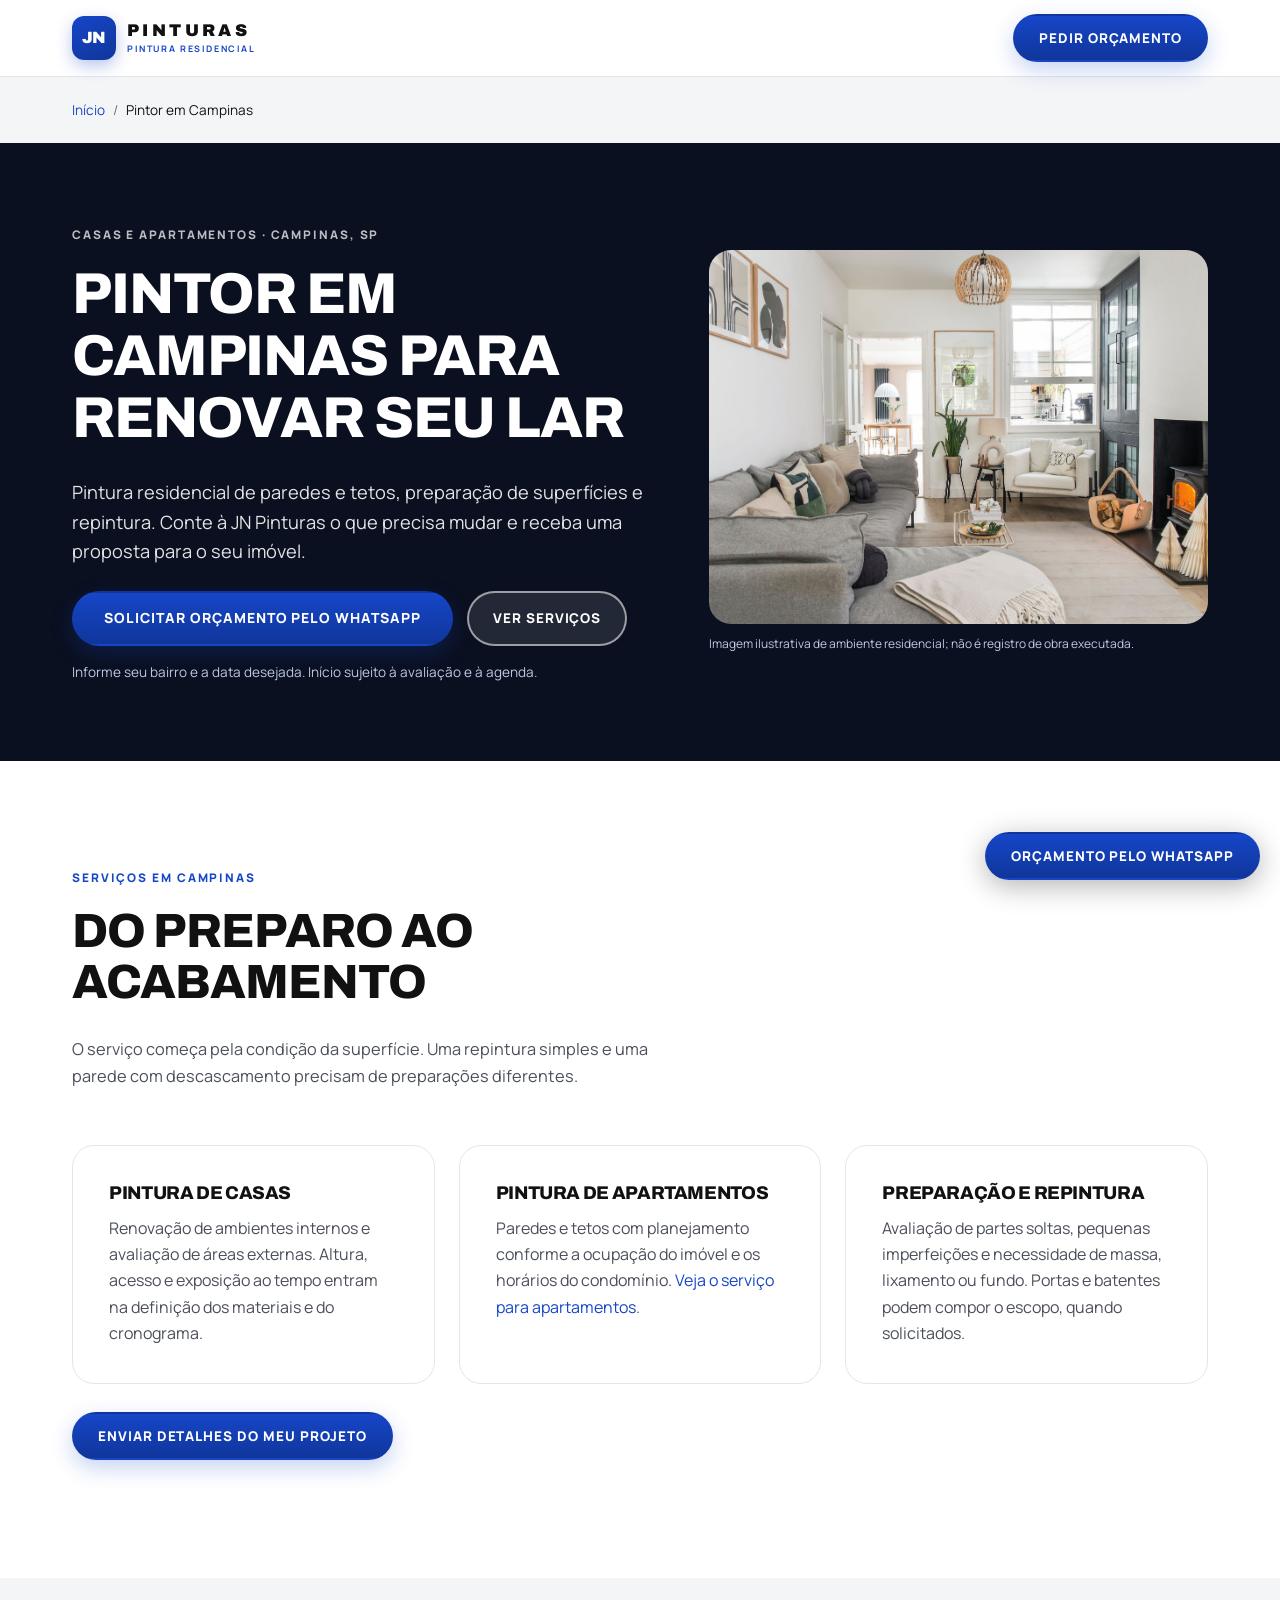
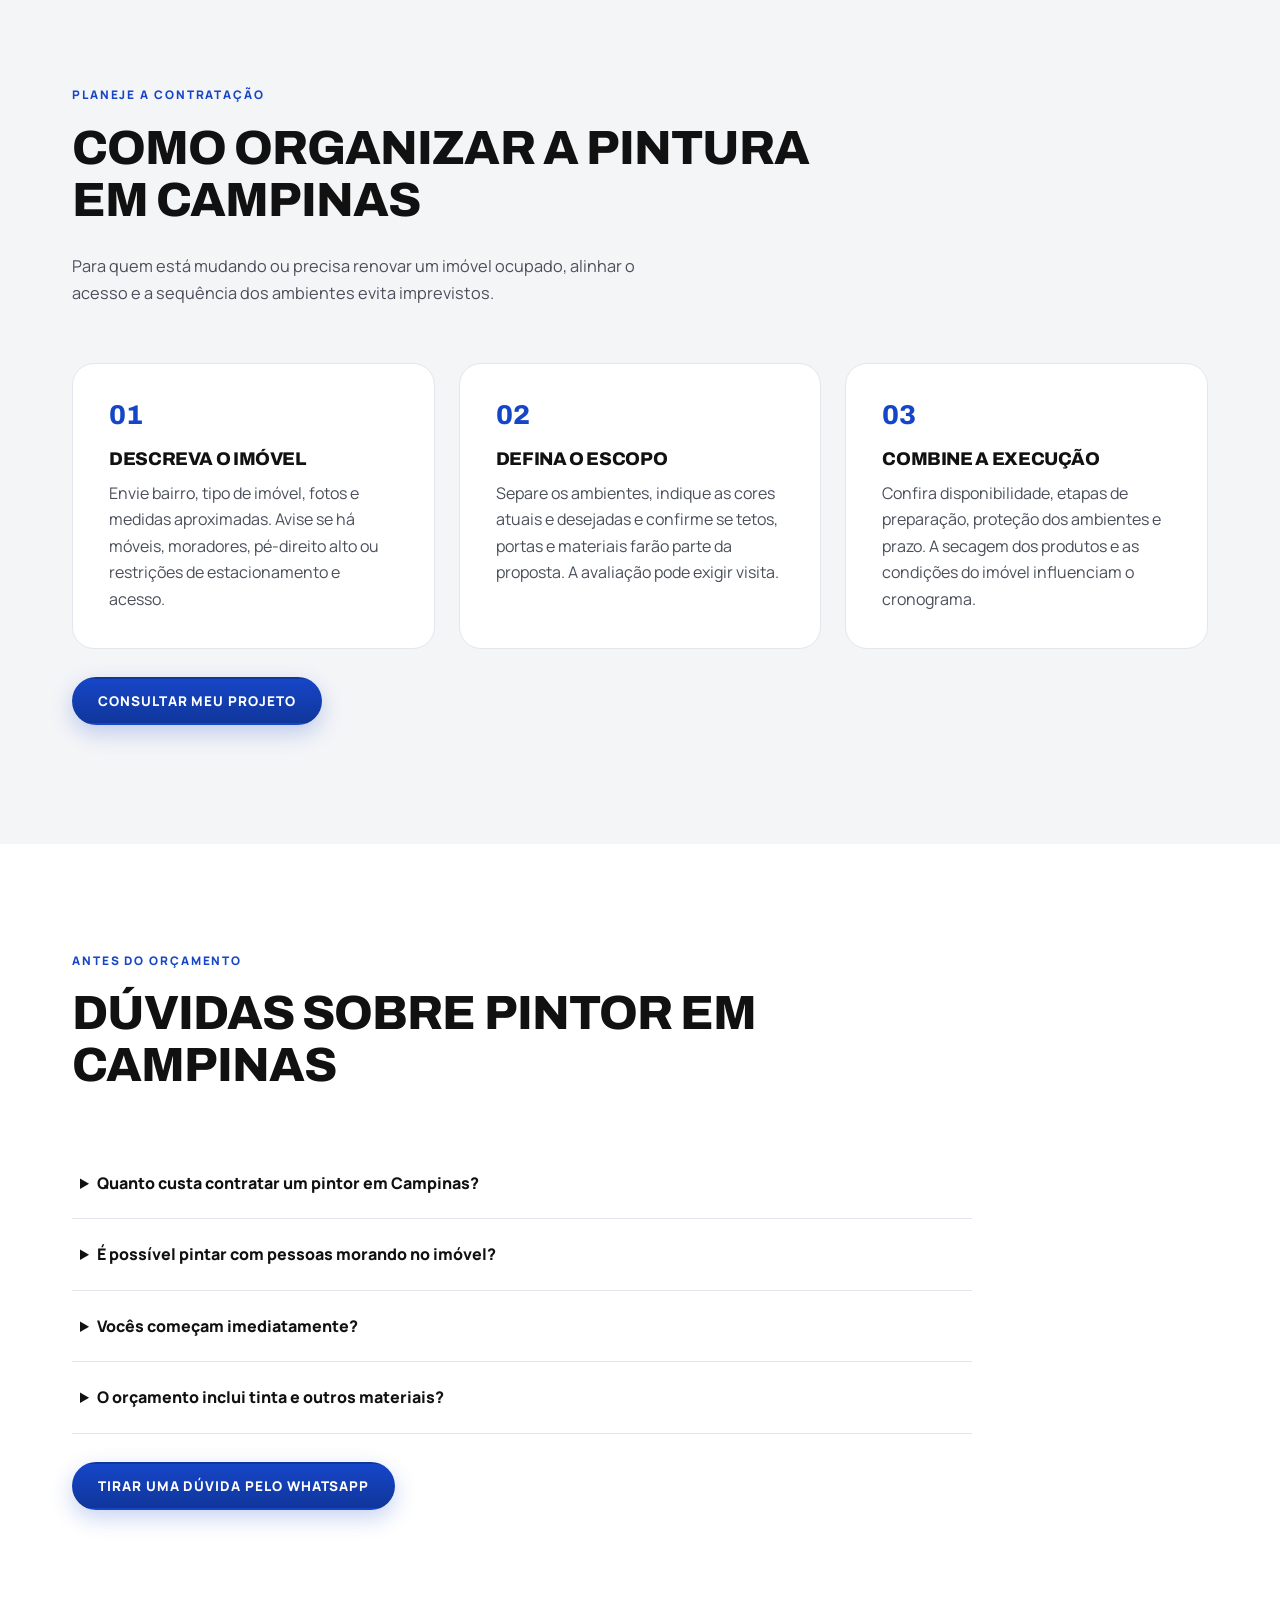
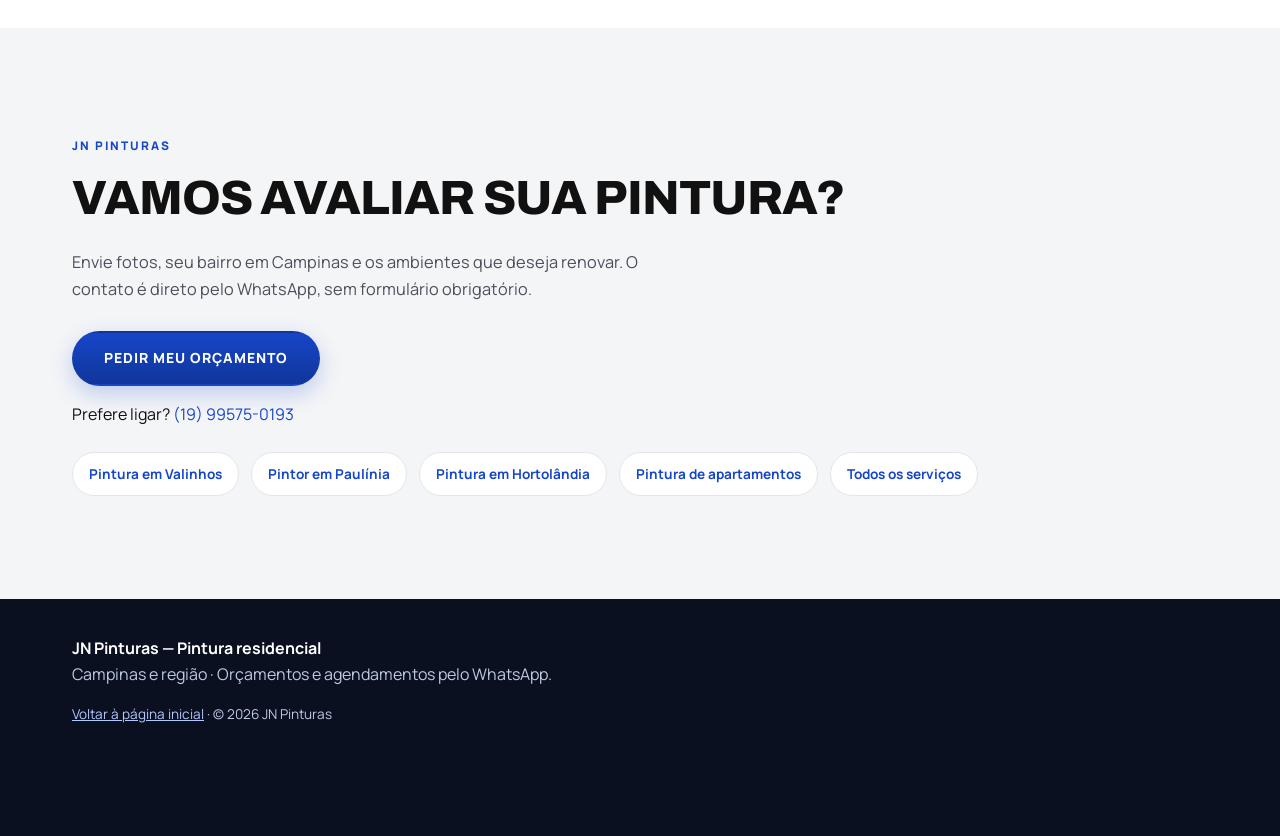
==== pintor-em-campinas/index.html @ 97a75ac3 "🦎 GeckoAI: Adiciona páginas de destino por cidade e serviço com SEO local Feito com GeckoAI a pedido" ====
<!DOCTYPE html>
<html lang="pt-BR">
<head>
<meta charset="UTF-8">
<meta name="viewport" content="width=device-width, initial-scale=1">
<title>Pintor em Campinas | Pintura Residencial — JN Pinturas</title>
<meta name="description" content="Precisa de pintor em Campinas? Pintura de casas e apartamentos, paredes e tetos, preparação e repintura. Peça seu orçamento à JN Pinturas pelo WhatsApp.">
<meta name="robots" content="index, follow, max-image-preview:large">
<meta name="theme-color" content="#1646C8">
<link rel="canonical" href="https://www.jnpinturas.com.br/pintor-em-campinas/">
<meta property="og:type" content="website">
<meta property="og:locale" content="pt_BR">
<meta property="og:site_name" content="JN Pinturas">
<meta property="og:title" content="Pintor em Campinas | JN Pinturas">
<meta property="og:description" content="Planeje a pintura de sua casa ou apartamento em Campinas. Solicite um orçamento conforme as condições do imóvel.">
<meta property="og:url" content="https://www.jnpinturas.com.br/pintor-em-campinas/">
<meta property="og:image" content="https://www.jnpinturas.com.br/images/hero-sala-pintada.jpg">
<meta property="og:image:alt" content="Imagem ilustrativa de ambiente residencial pintado">
<meta name="twitter:card" content="summary_large_image">
<link rel="icon" href="/images/favicon.svg" type="image/svg+xml">
<link rel="preload" as="image" href="/images/hero-sala-pintada.jpg" fetchpriority="high">
<link rel="preconnect" href="https://fonts.googleapis.com">
<link rel="preconnect" href="https://fonts.gstatic.com" crossorigin>
<link href="https://fonts.googleapis.com/css2?family=Archivo:wght@600;700;800;900&family=Manrope:wght@400;500;600;700;800&display=swap" rel="stylesheet">
<link rel="stylesheet" href="/css/style.css">
<link rel="stylesheet" href="/css/landing.css">
<script type="application/ld+json">
{"@context":"https://schema.org","@graph":[{"@type":"WebPage","@id":"https://www.jnpinturas.com.br/pintor-em-campinas/#pagina","url":"https://www.jnpinturas.com.br/pintor-em-campinas/","name":"Pintor em Campinas | JN Pinturas","inLanguage":"pt-BR","isPartOf":{"@id":"https://www.jnpinturas.com.br/#site"},"mainEntity":{"@id":"https://www.jnpinturas.com.br/pintor-em-campinas/#servico"},"breadcrumb":{"@id":"https://www.jnpinturas.com.br/pintor-em-campinas/#breadcrumb"}},{"@type":"Service","@id":"https://www.jnpinturas.com.br/pintor-em-campinas/#servico","name":"Pintura residencial em Campinas","serviceType":"Pintura de casas e apartamentos","areaServed":{"@type":"City","name":"Campinas","containedInPlace":{"@type":"State","name":"São Paulo"}},"provider":{"@type":"HousePainter","@id":"https://www.jnpinturas.com.br/#empresa","name":"JN Pinturas","url":"https://www.jnpinturas.com.br/","telephone":"+5519995750193"}},{"@type":"BreadcrumbList","@id":"https://www.jnpinturas.com.br/pintor-em-campinas/#breadcrumb","itemListElement":[{"@type":"ListItem","position":1,"name":"Início","item":"https://www.jnpinturas.com.br/"},{"@type":"ListItem","position":2,"name":"Pintor em Campinas","item":"https://www.jnpinturas.com.br/pintor-em-campinas/"}]}]}
</script>
<script src="/js/main.js" defer></script>
</head>
<body>
<a class="skip-link" href="#conteudo">Ir para o conteúdo</a>
<header class="site-header"><div class="container header-inner">
<a class="logo" href="/" aria-label="JN Pinturas — página inicial"><span class="logo-mark" aria-hidden="true">JN</span><span class="logo-type"><span class="logo-word">PINTURAS</span><span class="logo-sub">Pintura residencial</span></span></a>
<a class="btn btn-primary wa-link" href="https://wa.me/5519995750193?text=Ol%C3%A1!%20Procuro%20pintor%20em%20Campinas." data-text="Olá! Procuro pintor em Campinas. Meu bairro é: ___. Gostaria de um orçamento." target="_blank" rel="noopener noreferrer">Pedir orçamento</a>
</div></header>
<main id="conteudo">
<nav class="landing-breadcrumb" aria-label="Você está em"><ol class="container"><li><a href="/">Início</a></li><li aria-current="page">Pintor em Campinas</li></ol></nav>
<section class="landing-hero"><div class="container landing-hero-grid"><div>
<p class="eyebrow eyebrow-light">Casas e apartamentos · Campinas, SP</p>
<h1>Pintor em Campinas para renovar seu lar</h1>
<p class="hero-sub">Pintura residencial de paredes e tetos, preparação de superfícies e repintura. Conte à JN Pinturas o que precisa mudar e receba uma proposta para o seu imóvel.</p>
<div class="hero-actions"><a class="btn btn-primary btn-lg wa-link" href="https://wa.me/5519995750193?text=Ol%C3%A1!%20Quero%20um%20or%C3%A7amento%20em%20Campinas." data-text="Olá! Quero um orçamento de pintura em Campinas. Bairro: ___. Tipo de imóvel: ___. Ambientes: ___." target="_blank" rel="noopener noreferrer">Solicitar orçamento pelo WhatsApp</a><a class="btn btn-ghost" href="#servicos">Ver serviços</a></div>
<p class="landing-note">Informe seu bairro e a data desejada. Início sujeito à avaliação e à agenda.</p>
</div><figure><img src="/images/hero-sala-pintada.jpg" width="1920" height="1280" alt="Imagem ilustrativa de sala com pintura clara e acabamento uniforme" fetchpriority="high" decoding="async"><figcaption>Imagem ilustrativa de ambiente residencial; não é registro de obra executada.</figcaption></figure></div></section>
<section class="section section-light" id="servicos"><div class="container">
<header class="section-head"><p class="eyebrow">Serviços em Campinas</p><h2 class="section-title">Do preparo ao acabamento</h2><p class="section-text">O serviço começa pela condição da superfície. Uma repintura simples e uma parede com descascamento precisam de preparações diferentes.</p></header>
<div class="landing-grid"><article class="local-card"><h3>Pintura de casas</h3><p>Renovação de ambientes internos e avaliação de áreas externas. Altura, acesso e exposição ao tempo entram na definição dos materiais e do cronograma.</p></article><article class="local-card"><h3>Pintura de apartamentos</h3><p>Paredes e tetos com planejamento conforme a ocupação do imóvel e os horários do condomínio. <a href="/pintura-de-apartamentos/">Veja o serviço para apartamentos</a>.</p></article><article class="local-card"><h3>Preparação e repintura</h3><p>Avaliação de partes soltas, pequenas imperfeições e necessidade de massa, lixamento ou fundo. Portas e batentes podem compor o escopo, quando solicitados.</p></article></div>
<p class="landing-inline-cta"><a class="btn btn-primary wa-link" href="https://wa.me/5519995750193?text=Or%C3%A7amento%20de%20pintura%20em%20Campinas" data-text="Olá! Gostaria de avaliar a pintura do meu imóvel em Campinas. Posso enviar fotos?" target="_blank" rel="noopener noreferrer">Enviar detalhes do meu projeto</a></p>
</div></section>
<section class="section section-gray" id="planejamento"><div class="container">
<header class="section-head"><p class="eyebrow">Planeje a contratação</p><h2 class="section-title">Como organizar a pintura em Campinas</h2><p class="section-text">Para quem está mudando ou precisa renovar um imóvel ocupado, alinhar o acesso e a sequência dos ambientes evita imprevistos.</p></header>
<div class="landing-grid landing-steps"><article class="local-card"><h3>Descreva o imóvel</h3><p>Envie bairro, tipo de imóvel, fotos e medidas aproximadas. Avise se há móveis, moradores, pé-direito alto ou restrições de estacionamento e acesso.</p></article><article class="local-card"><h3>Defina o escopo</h3><p>Separe os ambientes, indique as cores atuais e desejadas e confirme se tetos, portas e materiais farão parte da proposta. A avaliação pode exigir visita.</p></article><article class="local-card"><h3>Combine a execução</h3><p>Confira disponibilidade, etapas de preparação, proteção dos ambientes e prazo. A secagem dos produtos e as condições do imóvel influenciam o cronograma.</p></article></div>
<p class="landing-inline-cta"><a class="btn btn-primary wa-link" href="https://wa.me/5519995750193?text=Quero%20planejar%20minha%20pintura%20em%20Campinas" data-text="Olá! Quero planejar uma pintura em Campinas. A data desejada é: ___. Podemos avaliar o projeto?" target="_blank" rel="noopener noreferrer">Consultar meu projeto</a></p>
</div></section>
<section class="section section-light" id="duvidas"><div class="container">
<header class="section-head"><p class="eyebrow">Antes do orçamento</p><h2 class="section-title">Dúvidas sobre pintor em Campinas</h2></header>
<div class="faq-list"><details><summary>Quanto custa contratar um pintor em Campinas?</summary><p>O valor depende da área efetivamente pintada, da preparação, dos produtos e das condições de acesso. A metragem do piso não equivale à área das paredes e tetos. Envie fotos e medidas para uma avaliação, sem preço genérico por imóvel.</p></details><details><summary>É possível pintar com pessoas morando no imóvel?</summary><p>O planejamento deve considerar circulação, ventilação, deslocamento de móveis e liberação de cada cômodo. Informe essa condição antes do orçamento para combinar a sequência de trabalho e os cuidados necessários.</p></details><details><summary>Vocês começam imediatamente?</summary><p>A disponibilidade depende da agenda e do escopo. Informe bairro e data desejada pelo WhatsApp. Não há garantia de início no mesmo dia.</p></details><details><summary>O orçamento inclui tinta e outros materiais?</summary><p>Essa definição deve constar na proposta. Confirme quem compra os materiais, quais produtos serão utilizados e quais superfícies estão incluídas antes de contratar.</p></details></div>
<p class="landing-inline-cta"><a class="btn btn-primary wa-link" href="https://wa.me/5519995750193?text=D%C3%BAvida%20sobre%20pintura%20em%20Campinas" data-text="Olá! Tenho uma dúvida antes de pedir orçamento em Campinas: ___." target="_blank" rel="noopener noreferrer">Tirar uma dúvida pelo WhatsApp</a></p>
</div></section>
<section class="section section-gray" id="contato"><div class="container"><p class="eyebrow">JN Pinturas</p><h2 class="section-title">Vamos avaliar sua pintura?</h2><p class="section-text">Envie fotos, seu bairro em Campinas e os ambientes que deseja renovar. O contato é direto pelo WhatsApp, sem formulário obrigatório.</p><p class="landing-inline-cta"><a class="btn btn-primary btn-lg wa-link" href="https://wa.me/5519995750193?text=Solicitar%20or%C3%A7amento%20em%20Campinas" data-text="Olá! Vim pela página Pintor em Campinas e quero solicitar um orçamento. Bairro: ___. Serviço: ___." target="_blank" rel="noopener noreferrer">Pedir meu orçamento</a></p><p>Prefere ligar? <a href="tel:+5519995750193">(19) 99575-0193</a></p>
<nav aria-label="Outros serviços e cidades"><div class="landing-related"><a href="/pintura-residencial-valinhos/">Pintura em Valinhos</a><a href="/pintor-em-paulinia/">Pintor em Paulínia</a><a href="/pintura-residencial-hortolandia/">Pintura em Hortolândia</a><a href="/pintura-de-apartamentos/">Pintura de apartamentos</a><a href="/#servicos">Todos os serviços</a></div></nav></div></section>
</main>
<footer class="landing-footer"><div class="container"><p><strong>JN Pinturas — Pintura residencial</strong><br>Campinas e região · Orçamentos e agendamentos pelo WhatsApp.</p><p><a href="/">Voltar à página inicial</a> · © <span id="anoAtual">2026</span> JN Pinturas</p></div></footer>
<a class="btn btn-primary landing-quick-contact wa-link" href="https://wa.me/5519995750193?text=Preciso%20de%20pintor%20em%20Campinas" data-text="Olá! Preciso de um pintor em Campinas. Gostaria de um orçamento." target="_blank" rel="noopener noreferrer" aria-label="Solicitar orçamento de pintura em Campinas pelo WhatsApp">Orçamento pelo WhatsApp</a>
</body>
</html>
---- css/style.css ----
/* ============================================================
   JN PINTURAS — Landing page
   Paleta: branco #FFFFFF | preto #111111 | azul royal #1646C8
           azul escuro #10369B | cinza claro #F4F5F7
   ============================================================ */

/* ---------- Tokens ---------- */
:root {
  --white: #FFFFFF;
  --black: #111111;
  --blue: #1646C8;
  --blue-dark: #10369B;
  --blue-soft: #E8EDFB;
  --gray: #F4F5F7;
  --gray-line: #E3E6EC;
  --ink: #111111;
  --ink-70: #4A4F5A;
  --ink-55: #6B7280;

  --radius-sm: 10px;
  --radius: 16px;
  --radius-lg: 22px;

  --shadow-sm: 0 2px 10px rgba(17, 17, 17, .06);
  --shadow: 0 10px 30px rgba(17, 17, 17, .09);
  --shadow-blue: 0 14px 34px rgba(22, 70, 200, .28);

  --font-display: "Archivo", "Segoe UI", system-ui, -apple-system, sans-serif;
  --font-body: "Manrope", "Segoe UI", system-ui, -apple-system, sans-serif;

  --container: 1180px;
  --header-h: 76px;
  --transition: .28s cubic-bezier(.4, .1, .2, 1);
}

/* ---------- Reset ---------- */
*, *::before, *::after { box-sizing: border-box; }

html {
  scroll-behavior: smooth;
  scroll-padding-top: calc(var(--header-h) + 12px);
  -webkit-text-size-adjust: 100%;
  /* impede que o drawer móvel fora da tela gere scroll horizontal */
  overflow-x: hidden;
  overflow-x: clip;
}

body {
  margin: 0;
  font-family: var(--font-body);
  font-size: 16px;
  line-height: 1.65;
  color: var(--ink);
  background: var(--white);
  -webkit-font-smoothing: antialiased;
  overflow-x: hidden;
}

body.is-locked { overflow: hidden; }

img { max-width: 100%; height: auto; display: block; border: 0; }
svg { display: block; }

h1, h2, h3, h4 {
  font-family: var(--font-display);
  font-weight: 800;
  line-height: 1.08;
  letter-spacing: -.02em;
  text-transform: uppercase;
  margin: 0 0 .5em;
}

p { margin: 0 0 1em; }
ul, ol { margin: 0; padding: 0; list-style: none; }

a { color: var(--blue); text-decoration: none; transition: color var(--transition); }
a:hover { color: var(--blue-dark); }

button { font: inherit; cursor: pointer; }

:focus-visible {
  outline: 3px solid var(--blue);
  outline-offset: 3px;
  border-radius: 6px;
}

.container {
  width: 100%;
  max-width: var(--container);
  margin: 0 auto;
  padding: 0 22px;
}

.skip-link {
  position: absolute;
  left: 12px;
  top: -60px;
  z-index: 999;
  background: var(--blue);
  color: #fff;
  padding: 12px 18px;
  border-radius: 0 0 10px 10px;
  font-weight: 700;
  transition: top var(--transition);
}
.skip-link:focus { top: 0; color: #fff; }

/* ---------- Tipografia auxiliar ---------- */
.eyebrow {
  display: inline-flex;
  align-items: center;
  gap: 9px;
  font-family: var(--font-body);
  font-size: .74rem;
  font-weight: 800;
  letter-spacing: .16em;
  text-transform: uppercase;
  color: var(--blue);
  margin: 0 0 18px;
}
.eyebrow .dot {
  width: 7px;
  height: 7px;
  border-radius: 50%;
  background: var(--blue);
  flex: 0 0 auto;
}
.eyebrow-light { color: rgba(255, 255, 255, .72); }
.eyebrow-light .dot { background: var(--white); }

.section-title {
  font-size: clamp(1.75rem, 4.6vw, 3rem);
  color: var(--ink);
}
.section-text {
  max-width: 62ch;
  color: var(--ink-70);
  font-size: 1.02rem;
  margin-bottom: 0;
}

/* ---------- Atendimento local e dúvidas ---------- */
.local-services-grid {
  display: grid;
  grid-template-columns: repeat(2, minmax(0, 1fr));
  gap: 24px;
}
.local-card {
  padding: clamp(24px, 4vw, 36px);
  background: var(--white);
  border: 1px solid var(--gray-line);
  border-radius: var(--radius-lg);
}
.local-card h3 { font-size: clamp(1.3rem, 3vw, 1.7rem); }
.local-card p { color: var(--ink-70); }
.local-card .btn { margin-top: 8px; }
.faq-list { max-width: 900px; }
.faq-list details { border-bottom: 1px solid var(--gray-line); }
.faq-list summary {
  padding: 22px 8px;
  color: var(--ink);
  font-weight: 800;
  cursor: pointer;
  overflow-wrap: anywhere;
}
.faq-list details[open] summary { color: var(--blue); }
.faq-list details p {
  padding: 0 8px 22px;
  margin: 0;
  color: var(--ink-70);
  max-width: 78ch;
}
.faq-list a { text-decoration: underline; }
@media (max-width: 720px) {
  .local-services-grid { grid-template-columns: 1fr; }
  .local-card .btn { width: 100%; }
}

/* ---------- Botões ---------- */
.btn {
  --btn-bg: var(--blue);
  --btn-fg: #fff;
  display: inline-flex;
  align-items: center;
  justify-content: center;
  gap: 9px;
  padding: 14px 24px;
  border: 2px solid transparent;
  border-radius: 100px;
  background: var(--btn-bg);
  color: var(--btn-fg);
  font-family: var(--font-body);
  font-size: .84rem;
  font-weight: 800;
  letter-spacing: .07em;
  text-transform: uppercase;
  text-align: center;
  line-height: 1.2;
  cursor: pointer;
  transition: transform var(--transition), box-shadow var(--transition),
              background-color var(--transition), color var(--transition),
              border-color var(--transition);
  will-change: transform;
}
.btn .ico { width: 19px; height: 19px; fill: currentColor; flex: 0 0 auto; }

.btn:hover { transform: translateY(-2px); }
.btn:active { transform: translateY(0) scale(.99); }

.btn-primary {
  background: linear-gradient(180deg, var(--blue) 0%, var(--blue-dark) 100%);
  color: #fff;
  box-shadow: 0 8px 22px rgba(22, 70, 200, .24);
}
.btn-primary:hover { color: #fff; box-shadow: var(--shadow-blue); }

.btn-wa {
  background: linear-gradient(180deg, var(--blue) 0%, var(--blue-dark) 100%);
  color: #fff;
  box-shadow: 0 8px 22px rgba(22, 70, 200, .24);
}
.btn-wa:hover { color: #fff; box-shadow: var(--shadow-blue); }

.btn-ghost {
  background: rgba(255, 255, 255, .1);
  border-color: rgba(255, 255, 255, .55);
  color: #fff;
  backdrop-filter: blur(6px);
}
.btn-ghost:hover {
  background: #fff;
  border-color: #fff;
  color: var(--black);
}

.btn-outline {
  background: transparent;
  border-color: var(--black);
  color: var(--black);
}
.btn-outline:hover {
  background: var(--black);
  border-color: var(--black);
  color: #fff;
}

.btn-light {
  background: #fff;
  color: var(--blue-dark);
  box-shadow: 0 10px 28px rgba(9, 26, 74, .22);
}
.btn-light:hover { color: var(--blue); background: var(--gray); }

.btn-lg { padding: 17px 30px; font-size: .87rem; }
.btn-xl { padding: 20px 38px; font-size: .92rem; }
.btn-block { width: 100%; }

.link-blue { font-weight: 700; text-decoration: underline; text-underline-offset: 3px; }

/* ============================================================
   CABEÇALHO
   ============================================================ */
.site-header {
  position: sticky;
  top: 0;
  z-index: 100;
  background: rgba(255, 255, 255, .94);
  backdrop-filter: saturate(180%) blur(14px);
  border-bottom: 1px solid var(--gray-line);
  transition: box-shadow var(--transition), background-color var(--transition);
}
.site-header.is-scrolled {
  box-shadow: 0 6px 24px rgba(17, 17, 17, .09);
}

.header-inner {
  display: flex;
  align-items: center;
  justify-content: space-between;
  gap: 20px;
  min-height: var(--header-h);
}

/* Logotipo tipográfico */
.logo {
  display: inline-flex;
  align-items: center;
  gap: 11px;
  color: var(--ink);
  flex: 0 0 auto;
}
.logo:hover { color: var(--ink); }

.logo-mark {
  display: inline-flex;
  align-items: center;
  justify-content: center;
  width: 44px;
  height: 44px;
  border-radius: 12px;
  background: linear-gradient(150deg, var(--blue) 0%, var(--blue-dark) 100%);
  color: #fff;
  font-family: var(--font-display);
  font-weight: 900;
  font-size: 1.02rem;
  letter-spacing: -.04em;
  line-height: 1;
  box-shadow: 0 6px 16px rgba(22, 70, 200, .3);
}

.logo-type { display: flex; flex-direction: column; line-height: 1; }

.logo-word {
  font-family: var(--font-display);
  font-weight: 900;
  font-size: 1.06rem;
  letter-spacing: .2em;
  color: var(--ink);
  text-transform: uppercase;
}

.logo-sub {
  margin-top: 5px;
  font-family: var(--font-body);
  font-size: .56rem;
  font-weight: 700;
  letter-spacing: .18em;
  text-transform: uppercase;
  color: var(--blue);
}

.logo-light .logo-word { color: #fff; }
.logo-light .logo-sub { color: rgba(255, 255, 255, .6); }
.logo-light .logo-mark {
  background: #fff;
  color: var(--blue-dark);
  box-shadow: none;
}

/* Navegação */
.nav { display: flex; align-items: center; gap: 30px; }

.nav-list {
  display: flex;
  align-items: center;
  gap: 28px;
}

.nav-link {
  position: relative;
  display: inline-block;
  padding: 6px 0;
  color: var(--ink);
  font-size: .87rem;
  font-weight: 600;
  letter-spacing: .01em;
}
.nav-link::after {
  content: "";
  position: absolute;
  left: 0;
  bottom: 0;
  width: 100%;
  height: 2px;
  background: var(--blue);
  transform: scaleX(0);
  transform-origin: left;
  transition: transform var(--transition);
}
.nav-link:hover { color: var(--blue); }
.nav-link:hover::after,
.nav-link.is-active::after { transform: scaleX(1); }
.nav-link.is-active { color: var(--blue); }

.header-actions { display: flex; align-items: center; gap: 12px; }
.nav-cta { display: none; }

.header-cta {
  padding: 13px 22px;
  font-size: .76rem;
  white-space: nowrap;
}

/* Hambúrguer */
.menu-toggle {
  display: none;
  position: relative;
  width: 46px;
  height: 44px;
  padding: 0;
  border: 1px solid var(--gray-line);
  border-radius: 12px;
  background: #fff;
}
.menu-toggle span {
  position: absolute;
  left: 50%;
  width: 20px;
  height: 2px;
  background: var(--ink);
  border-radius: 2px;
  transform: translateX(-50%);
  transition: transform var(--transition), opacity var(--transition), top var(--transition);
}
.menu-toggle span:nth-child(1) { top: 15px; }
.menu-toggle span:nth-child(2) { top: 21px; }
.menu-toggle span:nth-child(3) { top: 27px; }

.menu-toggle[aria-expanded="true"] span:nth-child(1) { top: 21px; transform: translateX(-50%) rotate(45deg); }
.menu-toggle[aria-expanded="true"] span:nth-child(2) { opacity: 0; }
.menu-toggle[aria-expanded="true"] span:nth-child(3) { top: 21px; transform: translateX(-50%) rotate(-45deg); }

.nav-backdrop {
  position: fixed;
  inset: 0;
  background: rgba(17, 17, 17, .45);
  z-index: 90;
  opacity: 0;
  transition: opacity var(--transition);
}
.nav-backdrop.is-visible { opacity: 1; }
.nav-backdrop[hidden] { display: none; }

/* ============================================================
   HERO
   ============================================================ */
.hero {
  position: relative;
  isolation: isolate;
  overflow: hidden;
  background: var(--black);
  padding: 0;
}

.hero-media {
  position: absolute;
  inset: 0;
  z-index: -1;
}
.hero-media img {
  width: 100%;
  height: 100%;
  object-fit: cover;
  object-position: center 58%;
  transform: scale(1.02);
}
.hero-scrim {
  position: absolute;
  inset: 0;
  background:
    linear-gradient(102deg, rgba(9, 13, 26, .93) 0%, rgba(10, 18, 40, .82) 42%, rgba(16, 54, 155, .42) 72%, rgba(16, 54, 155, .18) 100%),
    linear-gradient(0deg, rgba(9, 13, 26, .55) 0%, rgba(9, 13, 26, 0) 55%);
}

.hero-inner {
  position: relative;
  padding-top: clamp(64px, 11vw, 122px);
  padding-bottom: clamp(56px, 9vw, 104px);
  max-width: 860px;
  margin-inline: 0;
}

.hero-title {
  color: #fff;
  font-size: clamp(2.1rem, 6.6vw, 4.35rem);
  letter-spacing: -.03em;
  line-height: 1.02;
  margin-bottom: .55em;
  text-wrap: balance;
}
.hero-title .hl {
  display: inline-block;
  position: relative;
  color: #fff;
  background: linear-gradient(100deg, var(--blue) 0%, #2f66ee 100%);
  padding: .04em .24em .1em;
  border-radius: 8px;
  box-decoration-break: clone;
  -webkit-box-decoration-break: clone;
}

.hero-sub {
  max-width: 56ch;
  color: rgba(255, 255, 255, .88);
  font-size: clamp(1rem, 1.6vw, 1.14rem);
  line-height: 1.62;
  margin-bottom: 32px;
}

.hero-actions {
  display: flex;
  flex-wrap: wrap;
  gap: 14px;
  margin-bottom: 26px;
}

.hero-trust {
  display: inline-flex;
  align-items: center;
  gap: 9px;
  margin: 0;
  padding: 9px 18px 9px 14px;
  border: 1px solid rgba(255, 255, 255, .24);
  border-radius: 100px;
  background: rgba(255, 255, 255, .09);
  color: rgba(255, 255, 255, .92);
  font-size: .84rem;
  font-weight: 600;
  backdrop-filter: blur(6px);
}
.hero-trust .ico-check { width: 17px; height: 17px; color: #7FA0FF; flex: 0 0 auto; }

/* Faixa de resumo sob o hero */
.hero-strip {
  position: relative;
  display: grid;
  grid-template-columns: repeat(3, 1fr);
  gap: 1px;
  background: rgba(255, 255, 255, .16);
  border-top: 1px solid rgba(255, 255, 255, .16);
}
.hero-strip li {
  background: rgba(6, 10, 22, .72);
  backdrop-filter: blur(8px);
  padding: 20px 22px;
  display: flex;
  flex-direction: column;
  gap: 2px;
}
.hero-strip strong {
  font-family: var(--font-display);
  font-size: .88rem;
  font-weight: 800;
  letter-spacing: .01em;
  text-transform: uppercase;
  color: #fff;
}
.hero-strip span { font-size: .8rem; color: rgba(255, 255, 255, .62); }

/* ============================================================
   SEÇÕES
   ============================================================ */
.section { padding: clamp(58px, 8vw, 104px) 0; }
.section-light { background: var(--white); }
.section-gray { background: var(--gray); }

.section-dark {
  position: relative;
  background:
    radial-gradient(circle at 88% 8%, rgba(22, 70, 200, .55) 0%, rgba(22, 70, 200, 0) 46%),
    linear-gradient(160deg, #111111 0%, #0B1020 52%, var(--blue-dark) 145%);
  color: #fff;
  overflow: hidden;
}

.section-head { max-width: 760px; margin-bottom: clamp(34px, 5vw, 56px); }
.section-head .section-title { margin-bottom: .55em; }

.section-head-dark .section-title { color: #fff; }
.section-head-dark .section-text { color: rgba(255, 255, 255, .72); }
.text-blue { color: #6C93FF; }

.section-note {
  margin: 34px 0 0;
  color: var(--ink-70);
  font-size: .95rem;
}

/* ---------- Cards de serviço ---------- */
.cards-grid {
  display: grid;
  grid-template-columns: repeat(3, 1fr);
  gap: 24px;
}

.card {
  display: flex;
  flex-direction: column;
  background: #fff;
  border: 1px solid var(--gray-line);
  border-radius: var(--radius);
  overflow: hidden;
  transition: transform var(--transition), box-shadow var(--transition), border-color var(--transition);
}
.card:hover {
  transform: translateY(-5px);
  border-color: transparent;
  box-shadow: var(--shadow);
}

.card-media {
  position: relative;
  aspect-ratio: 16 / 11;
  overflow: hidden;
  background: var(--gray);
}
.card-media img {
  width: 100%;
  height: 100%;
  object-fit: cover;
  transition: transform .6s cubic-bezier(.2, .6, .2, 1);
}
.card:hover .card-media img { transform: scale(1.06); }

.card-tag {
  position: absolute;
  top: 12px;
  left: 12px;
  display: inline-flex;
  align-items: center;
  justify-content: center;
  min-width: 34px;
  height: 30px;
  padding: 0 9px;
  border-radius: 8px;
  background: rgba(255, 255, 255, .93);
  color: var(--blue-dark);
  font-family: var(--font-display);
  font-size: .74rem;
  font-weight: 900;
  letter-spacing: .05em;
}

.card-body {
  display: flex;
  flex-direction: column;
  flex: 1;
  padding: 22px 22px 24px;
}

.card-title {
  font-size: 1.03rem;
  font-weight: 800;
  letter-spacing: -.01em;
  line-height: 1.22;
  margin-bottom: .55em;
  color: var(--ink);
}

.card-text {
  color: var(--ink-70);
  font-size: .92rem;
  line-height: 1.6;
  margin-bottom: 20px;
}

.card-link {
  display: inline-flex;
  align-items: center;
  gap: 7px;
  margin-top: auto;
  color: var(--blue);
  font-size: .8rem;
  font-weight: 800;
  letter-spacing: .07em;
  text-transform: uppercase;
}
.card-link .ico-arrow {
  width: 17px;
  height: 17px;
  transition: transform var(--transition);
}
.card-link:hover { color: var(--blue-dark); }
.card-link:hover .ico-arrow { transform: translateX(4px); }

/* ---------- Diferenciais ---------- */
.features-grid {
  display: grid;
  grid-template-columns: repeat(3, 1fr);
  gap: 18px;
}

.feature {
  padding: 28px 26px;
  border: 1px solid rgba(255, 255, 255, .13);
  border-radius: var(--radius);
  background: rgba(255, 255, 255, .05);
  transition: background-color var(--transition), border-color var(--transition), transform var(--transition);
}
.feature:hover {
  background: rgba(255, 255, 255, .09);
  border-color: rgba(122, 156, 255, .45);
  transform: translateY(-3px);
}

.feature-icon {
  display: inline-flex;
  align-items: center;
  justify-content: center;
  width: 50px;
  height: 50px;
  margin-bottom: 18px;
  border-radius: 14px;
  background: linear-gradient(150deg, var(--blue) 0%, var(--blue-dark) 100%);
  color: #fff;
  box-shadow: 0 8px 20px rgba(22, 70, 200, .35);
}
.feature-icon svg { width: 24px; height: 24px; }

.feature-title {
  font-size: .98rem;
  letter-spacing: -.005em;
  margin-bottom: .5em;
  color: #fff;
}
.feature-text {
  margin: 0;
  color: rgba(255, 255, 255, .7);
  font-size: .9rem;
  line-height: 1.6;
}

.dark-cta {
  display: flex;
  flex-wrap: wrap;
  align-items: center;
  justify-content: space-between;
  gap: 20px;
  margin-top: 42px;
  padding: 26px 30px;
  border-radius: var(--radius);
  border: 1px solid rgba(255, 255, 255, .14);
  background: rgba(255, 255, 255, .06);
}
.dark-cta p {
  margin: 0;
  font-family: var(--font-display);
  font-size: clamp(1rem, 2vw, 1.2rem);
  font-weight: 800;
  letter-spacing: -.01em;
  text-transform: uppercase;
  color: #fff;
}

/* ---------- Galeria ---------- */
.gallery {
  display: grid;
  grid-template-columns: repeat(4, 1fr);
  grid-auto-rows: 216px;
  gap: 16px;
}

.gallery-item {
  position: relative;
  margin: 0;
  overflow: hidden;
  border-radius: var(--radius);
  background: var(--gray-line);
}
.gallery-item img {
  width: 100%;
  height: 100%;
  object-fit: cover;
  transition: transform .7s cubic-bezier(.2, .6, .2, 1);
}
.gallery-item::after {
  content: "";
  position: absolute;
  inset: 0;
  background: linear-gradient(0deg, rgba(9, 13, 26, .78) 0%, rgba(9, 13, 26, 0) 54%);
  opacity: .92;
  transition: opacity var(--transition);
}
.gallery-item:hover img { transform: scale(1.07); }
.gallery-item:hover::after { opacity: 1; }

.gallery-item figcaption {
  position: absolute;
  left: 18px;
  right: 18px;
  bottom: 16px;
  z-index: 1;
  color: #fff;
  font-family: var(--font-display);
  font-size: .78rem;
  font-weight: 700;
  letter-spacing: .09em;
  text-transform: uppercase;
  line-height: 1.3;
}

.gallery-item-lg {
  grid-column: span 2;
  grid-row: span 2;
}
.gallery-item-wide { grid-column: span 2; }

.gallery-foot {
  display: flex;
  flex-wrap: wrap;
  align-items: center;
  justify-content: space-between;
  gap: 20px;
  margin-top: 30px;
  padding: 22px 26px;
  border-radius: var(--radius);
  background: #fff;
  border: 1px solid var(--gray-line);
}
.gallery-foot p {
  margin: 0;
  max-width: 62ch;
  color: var(--ink-55);
  font-size: .86rem;
  line-height: 1.55;
}
.gallery-foot strong { color: var(--ink); }
.gallery-foot code {
  font-family: ui-monospace, SFMono-Regular, Menlo, monospace;
  font-size: .82em;
  background: var(--gray);
  padding: 2px 6px;
  border-radius: 5px;
  color: var(--blue-dark);
}

/* ---------- Como funciona ---------- */
.steps {
  display: grid;
  grid-template-columns: repeat(4, 1fr);
  gap: 18px;
  counter-reset: step;
}

.step {
  position: relative;
  padding: 26px 22px 24px;
  border-radius: var(--radius);
  background: var(--gray);
  border: 1px solid transparent;
  transition: border-color var(--transition), background-color var(--transition), transform var(--transition);
}
.step:hover {
  background: #fff;
  border-color: var(--blue);
  transform: translateY(-3px);
}

.step-num {
  display: inline-flex;
  align-items: center;
  justify-content: center;
  width: 40px;
  height: 40px;
  margin-bottom: 16px;
  border-radius: 50%;
  background: var(--white);
  border: 2px solid var(--blue);
  color: var(--blue);
  font-family: var(--font-display);
  font-size: 1rem;
  font-weight: 900;
}
.step:hover .step-num {
  background: var(--blue);
  color: #fff;
}

.step-title {
  font-size: .93rem;
  line-height: 1.28;
  letter-spacing: -.005em;
  margin-bottom: .5em;
  color: var(--ink);
}
.step-text {
  margin: 0;
  font-size: .88rem;
  line-height: 1.6;
  color: var(--ink-70);
}

.steps-cta { margin-top: 36px; }

/* ---------- Faixa CTA ---------- */
.cta-band {
  background:
    radial-gradient(circle at 12% 0%, rgba(255, 255, 255, .18) 0%, rgba(255, 255, 255, 0) 42%),
    linear-gradient(115deg, var(--blue-dark) 0%, var(--blue) 55%, #2457DA 100%);
  padding: clamp(46px, 6.5vw, 76px) 0;
  color: #fff;
}
.cta-band-inner {
  display: flex;
  flex-wrap: wrap;
  align-items: center;
  justify-content: space-between;
  gap: 28px;
}
.cta-band-inner > div { max-width: 640px; }
.cta-title {
  color: #fff;
  font-size: clamp(1.6rem, 3.8vw, 2.6rem);
  margin-bottom: .4em;
}
.cta-text {
  margin: 0;
  color: rgba(255, 255, 255, .85);
  font-size: 1rem;
}

/* ---------- Contato ---------- */
.contact-grid {
  display: grid;
  grid-template-columns: 1fr 1fr;
  gap: clamp(32px, 5vw, 64px);
  align-items: start;
}

.contact-list {
  display: flex;
  flex-direction: column;
  gap: 16px;
  margin: 30px 0 32px;
}
.contact-list li {
  display: flex;
  align-items: flex-start;
  gap: 14px;
  font-size: .94rem;
  color: var(--ink-70);
}
.contact-list strong {
  display: block;
  font-family: var(--font-display);
  font-size: .7rem;
  font-weight: 800;
  letter-spacing: .13em;
  text-transform: uppercase;
  color: var(--ink);
  margin-bottom: 2px;
}
.contact-list a { font-weight: 700; color: var(--blue); }
.contact-list a:hover { color: var(--blue-dark); }

.contact-ico {
  display: inline-flex;
  align-items: center;
  justify-content: center;
  width: 42px;
  height: 42px;
  flex: 0 0 auto;
  border-radius: 12px;
  background: var(--blue-soft);
  color: var(--blue-dark);
}
.contact-ico svg { width: 21px; height: 21px; }

/* Formulário */
.contact-form-wrap {
  position: relative;
}
.quote-form {
  padding: clamp(24px, 3.4vw, 36px);
  border-radius: var(--radius-lg);
  background: #fff;
  border: 1px solid var(--gray-line);
  box-shadow: var(--shadow);
}

.form-title {
  font-size: 1.16rem;
  margin-bottom: .35em;
}
.form-sub {
  color: var(--ink-55);
  font-size: .89rem;
  margin-bottom: 22px;
}

.field { margin-bottom: 16px; }

.field label {
  display: block;
  margin-bottom: 7px;
  font-size: .78rem;
  font-weight: 800;
  letter-spacing: .06em;
  text-transform: uppercase;
  color: var(--ink);
}

.field input,
.field select,
.field textarea {
  width: 100%;
  padding: 13px 15px;
  font-family: var(--font-body);
  font-size: .95rem;
  color: var(--ink);
  background: var(--gray);
  border: 1.5px solid transparent;
  border-radius: var(--radius-sm);
  transition: border-color var(--transition), background-color var(--transition), box-shadow var(--transition);
  appearance: none;
}
.field textarea { resize: vertical; min-height: 108px; line-height: 1.55; }

.field select {
  background-image: url("data:image/svg+xml;charset=UTF-8,%3Csvg xmlns='http://www.w3.org/2000/svg' viewBox='0 0 24 24' fill='none' stroke='%23111111' stroke-width='2.2' stroke-linecap='round'%3E%3Cpath d='m6 9 6 6 6-6'/%3E%3C/svg%3E");
  background-repeat: no-repeat;
  background-position: right 14px center;
  background-size: 18px;
  padding-right: 42px;
  cursor: pointer;
}

.field input::placeholder,
.field textarea::placeholder { color: #9AA1AC; }

.field input:focus,
.field select:focus,
.field textarea:focus {
  outline: none;
  background: #fff;
  border-color: var(--blue);
  box-shadow: 0 0 0 4px rgba(22, 70, 200, .12);
}

.field.has-error input,
.field.has-error select,
.field.has-error textarea {
  border-color: #D92D20;
  background: #FEF3F2;
}

.field-error {
  display: none;
  margin-top: 6px;
  color: #D92D20;
  font-size: .78rem;
  font-weight: 600;
}
.field.has-error .field-error { display: block; }

.form-feedback {
  display: none;
  margin: 14px 0 0;
  padding: 11px 14px;
  border-radius: var(--radius-sm);
  background: #ECFDF3;
  color: #05603A;
  font-size: .85rem;
  font-weight: 600;
  text-align: center;
}
.form-feedback.is-visible { display: block; }

.form-privacy {
  margin: 14px 0 0;
  color: var(--ink-55);
  font-size: .76rem;
  line-height: 1.5;
  text-align: center;
}

/* ============================================================
   RODAPÉ
   ============================================================ */
.site-footer {
  background: #0C0D10;
  color: rgba(255, 255, 255, .66);
  padding: clamp(48px, 6vw, 72px) 0 0;
}

.footer-grid {
  display: grid;
  grid-template-columns: 1.55fr .85fr .95fr 1fr;
  gap: 40px 32px;
  padding-bottom: 46px;
}

.footer-text {
  margin: 20px 0 24px;
  max-width: 40ch;
  font-size: .9rem;
  line-height: 1.68;
  color: rgba(255, 255, 255, .58);
}

.footer-title {
  font-size: .76rem;
  font-weight: 800;
  letter-spacing: .14em;
  color: #fff;
  margin-bottom: 18px;
}

.footer-links { display: flex; flex-direction: column; gap: 10px; }
.footer-links a {
  color: rgba(255, 255, 255, .66);
  font-size: .9rem;
  transition: color var(--transition), padding-left var(--transition);
}
.footer-links a:hover { color: #fff; padding-left: 4px; }

.footer-contact { display: flex; flex-direction: column; gap: 16px; }
.footer-contact li { display: flex; flex-direction: column; gap: 3px; font-size: .9rem; }
.footer-label {
  font-family: var(--font-display);
  font-size: .68rem;
  font-weight: 800;
  letter-spacing: .13em;
  text-transform: uppercase;
  color: rgba(255, 255, 255, .42);
}
.footer-contact a { color: #fff; font-weight: 700; font-size: .98rem; }
.footer-contact a:hover { color: #7FA0FF; }

.footer-bottom {
  display: flex;
  flex-wrap: wrap;
  align-items: center;
  justify-content: space-between;
  gap: 10px;
  padding-top: 22px;
  padding-bottom: 26px;
  border-top: 1px solid rgba(255, 255, 255, .1);
}
.footer-bottom p {
  margin: 0;
  font-size: .82rem;
  color: rgba(255, 255, 255, .5);
}
.footer-note { font-size: .78rem !important; }

/* ============================================================
   BOTÃO FLUTUANTE WHATSAPP
   ============================================================ */
.wa-float {
  position: fixed;
  right: 18px;
  bottom: 18px;
  z-index: 120;
  display: inline-flex;
  align-items: center;
  gap: 10px;
  padding: 13px 18px 13px 15px;
  border-radius: 100px;
  background: linear-gradient(180deg, var(--blue) 0%, var(--blue-dark) 100%);
  color: #fff;
  box-shadow: 0 12px 30px rgba(16, 54, 155, .42);
  transition: transform var(--transition), box-shadow var(--transition);
}
.wa-float svg { width: 24px; height: 24px; fill: #fff; flex: 0 0 auto; }
.wa-float-label {
  font-size: .8rem;
  font-weight: 800;
  letter-spacing: .07em;
  text-transform: uppercase;
}
.wa-float:hover {
  color: #fff;
  transform: translateY(-3px) scale(1.02);
  box-shadow: 0 16px 38px rgba(16, 54, 155, .55);
}
.wa-float::before {
  content: "";
  position: absolute;
  inset: 0;
  border-radius: inherit;
  border: 2px solid rgba(255, 255, 255, .35);
  animation: waPulse 2.6s ease-out infinite;
  pointer-events: none;
}
@keyframes waPulse {
  0% { transform: scale(1); opacity: .7; }
  70% { transform: scale(1.18); opacity: 0; }
  100% { transform: scale(1.18); opacity: 0; }
}

/* ============================================================
   REVEAL
   ============================================================ */
.reveal {
  opacity: 0;
  transform: translateY(22px);
  transition: opacity .7s ease, transform .7s cubic-bezier(.2, .6, .2, 1);
}
.reveal.is-visible { opacity: 1; transform: none; }

/* ============================================================
   RESPONSIVO
   ============================================================ */
@media (max-width: 1080px) {
  .nav { gap: 20px; }
  .nav-list { gap: 20px; }
  .header-cta { padding: 12px 18px; font-size: .72rem; }
  .footer-grid { grid-template-columns: 1fr 1fr; }
  .cards-grid { grid-template-columns: repeat(2, 1fr); }
  .features-grid { grid-template-columns: repeat(2, 1fr); }
  .steps { grid-template-columns: repeat(2, 1fr); }
  .gallery { grid-auto-rows: 190px; }
}

@media (max-width: 900px) {
  :root { --header-h: 68px; }

  .header-cta { display: none; }
  .menu-toggle { display: block; }

  /* Drawer */
  .nav {
    position: fixed;
    top: 0;
    right: 0;
    z-index: 95;
    width: min(86vw, 340px);
    height: 100dvh;
    padding: calc(var(--header-h) + 22px) 24px 30px;
    flex-direction: column;
    align-items: stretch;
    justify-content: flex-start;
    gap: 0;
    background: #fff;
    box-shadow: -18px 0 46px rgba(17, 17, 17, .2);
    transform: translateX(100%);
    /* fechado: não pode ser pintado nem capturado fora da viewport */
    visibility: hidden;
    pointer-events: none;
    transition: transform .34s cubic-bezier(.4, .1, .2, 1),
                visibility 0s linear .34s;
    overflow-y: auto;
    overscroll-behavior: contain;
  }
  .nav.is-open {
    transform: translateX(0);
    visibility: visible;
    pointer-events: auto;
    transition: transform .34s cubic-bezier(.4, .1, .2, 1),
                visibility 0s linear 0s;
  }

  .nav-list {
    flex-direction: column;
    align-items: stretch;
    gap: 0;
  }
  .nav-list li { border-bottom: 1px solid var(--gray-line); }
  .nav-link {
    display: block;
    padding: 15px 2px;
    font-size: 1rem;
    font-weight: 700;
  }
  .nav-link::after { display: none; }

  .nav-cta {
    display: inline-flex;
    margin-top: 24px;
    padding: 16px 22px;
  }

  .hero-inner { max-width: 100%; }
  .hero-strip { grid-template-columns: 1fr; }
  .hero-strip li {
    flex-direction: row;
    align-items: baseline;
    gap: 10px;
    padding: 15px 22px;
  }
  .hero-strip li + li { border-top: 1px solid rgba(255, 255, 255, .1); }
  .hero-strip span { font-size: .78rem; }

  .contact-grid { grid-template-columns: 1fr; }
  .dark-cta { flex-direction: column; align-items: flex-start; }
  .cta-band-inner { flex-direction: column; align-items: flex-start; }
  .footer-grid { grid-template-columns: 1fr 1fr; gap: 34px 26px; }
}

@media (max-width: 720px) {
  body { font-size: 15.5px; }

  .section { padding: 54px 0; }
  .container { padding: 0 18px; }

  .hero-inner { padding-top: 56px; padding-bottom: 48px; }
  .hero-title { font-size: clamp(1.9rem, 8.4vw, 2.5rem); }
  .hero-sub { font-size: .98rem; margin-bottom: 26px; }
  .hero-actions { flex-direction: column; align-items: stretch; gap: 11px; }
  .hero-actions .btn { width: 100%; }
  .hero-trust { font-size: .78rem; padding: 9px 14px; }

  .cards-grid { grid-template-columns: 1fr; gap: 16px; }
  .features-grid { grid-template-columns: 1fr; gap: 14px; }
  .steps { grid-template-columns: 1fr; gap: 12px; }

  .feature { padding: 22px 20px; }
  .step { padding: 22px 20px; }

  .gallery {
    grid-template-columns: repeat(2, 1fr);
    grid-auto-rows: 150px;
    gap: 11px;
  }
  .gallery-item-lg { grid-column: span 2; grid-row: span 2; }
  .gallery-item-wide { grid-column: span 2; }
  .gallery-item figcaption { left: 13px; right: 13px; bottom: 12px; font-size: .68rem; }

  .gallery-foot { flex-direction: column; align-items: flex-start; }
  .gallery-foot .btn { width: 100%; }

  .quote-form { padding: 22px 18px; }

  .footer-grid { grid-template-columns: 1fr; gap: 32px; }
  .footer-text { max-width: none; }
  .footer-brand .btn { width: 100%; }

  .wa-float { right: 14px; bottom: 14px; padding: 13px; }
  .wa-float-label { display: none; }
  .wa-float svg { width: 26px; height: 26px; }

  .btn-xl { padding: 17px 26px; font-size: .84rem; width: 100%; }
  .cta-band .btn { width: 100%; }

  .footer-bottom { flex-direction: column; align-items: flex-start; text-align: left; }
}

@media (max-width: 400px) {
  .logo-word { font-size: .95rem; letter-spacing: .14em; }
  .logo-mark { width: 40px; height: 40px; font-size: .94rem; }
  .logo-sub { font-size: .5rem; letter-spacing: .13em; }
  .hero-title { font-size: 1.8rem; }
}

/* ---------- Preferências de usuário ---------- */
@media (prefers-reduced-motion: reduce) {
  html { scroll-behavior: auto; }
  *, *::before, *::after {
    animation-duration: .001ms !important;
    animation-iteration-count: 1 !important;
    transition-duration: .001ms !important;
  }
  .reveal { opacity: 1; transform: none; }
}

/* ---------- Impressão ---------- */
@media print {
  .site-header, .wa-float, .nav-backdrop, .hero-actions { display: none !important; }
  .reveal { opacity: 1 !important; transform: none !important; }
  body { color: #000; }
}
---- css/landing.css ----
/* Páginas de destino: componentes complementares ao tema do site. */
.landing-breadcrumb { padding: 22px 0; background: var(--gray); font-size: .85rem; }
.landing-breadcrumb ol { display: flex; flex-wrap: wrap; gap: 8px; }
.landing-breadcrumb li + li::before { content: "/"; margin-right: 8px; color: var(--ink-55); }
.landing-hero { padding: clamp(40px, 6vw, 80px) 0; background: #0B1020; color: #fff; }
.landing-hero-grid { display: grid; grid-template-columns: 1.15fr 1fr; gap: clamp(24px, 5vw, 64px); align-items: center; }
.landing-hero h1 { font-size: clamp(2rem, 4.5vw, 3.6rem); color: #fff; text-wrap: balance; }
.landing-hero .hero-sub { margin-bottom: 24px; }
.landing-hero figure { margin: 0; }
.landing-hero img { width: 100%; aspect-ratio: 4 / 3; object-fit: cover; border-radius: var(--radius-lg); }
.landing-hero figcaption { color: #BEC9E3; font-size: .75rem; margin-top: 10px; }
.landing-hero .hero-actions { margin-bottom: 16px; }
.landing-note { font-size: .85rem; color: #BEC9E3; margin-bottom: 0; }
.landing-grid { display: grid; grid-template-columns: repeat(3, minmax(0, 1fr)); gap: 24px; }
.landing-grid .local-card h3 { font-size: 1.15rem; line-height: 1.25; }
.landing-grid .local-card p:last-child { margin-bottom: 0; }
.landing-checklist { list-style: disc; padding-left: 22px; margin: 18px 0 24px; color: var(--ink-70); }
.landing-checklist li { padding: 5px 0; }
.landing-steps { counter-reset: step; }
.landing-steps .local-card::before { counter-increment: step; content: "0" counter(step); display: block; color: var(--blue); font: 800 1.7rem var(--font-display); margin-bottom: 18px; }
.landing-inline-cta { margin-top: 28px; }
.landing-related { display: flex; flex-wrap: wrap; gap: 12px; margin-top: 24px; }
.landing-related a { padding: 10px 16px; border: 1px solid var(--gray-line); border-radius: 100px; background: #fff; font-weight: 700; font-size: .85rem; }
.landing-related a:hover { border-color: var(--blue); }
.landing-footer { background: #0B1020; color: #BEC9E3; padding: 36px 0 110px; }
.landing-footer strong { color: #fff; }
.landing-footer a { color: #B4C8FF; text-decoration: underline; }
.landing-footer p:last-child { margin: 0; font-size: .85rem; }
.landing-quick-contact { position: fixed; bottom: 20px; right: 20px; z-index: 80; box-shadow: 0 6px 28px rgba(0, 0, 0, .3); }
@media (max-width: 900px) {
  .landing-hero-grid { grid-template-columns: 1fr; }
  .landing-hero figure { max-width: 640px; }
  .landing-grid { grid-template-columns: 1fr; }
}
@media (max-width: 540px) {
  .header-inner { gap: 10px; }
  .header-inner > .btn { max-width: 128px; padding: 10px 12px; font-size: .68rem; letter-spacing: .02em; }
  .logo { gap: 8px; }
  .logo-mark { width: 36px; height: 36px; }
  .logo-word { font-size: .86rem; }
  .logo-sub { font-size: .48rem; letter-spacing: .08em; }
  .landing-quick-contact { left: 16px; right: 16px; bottom: calc(12px + env(safe-area-inset-bottom, 0px)); }
  .landing-hero .hero-actions .btn { width: 100%; }
}
@media print {
  .landing-quick-contact { display: none; }
  .landing-footer { padding-bottom: 24px; }
}
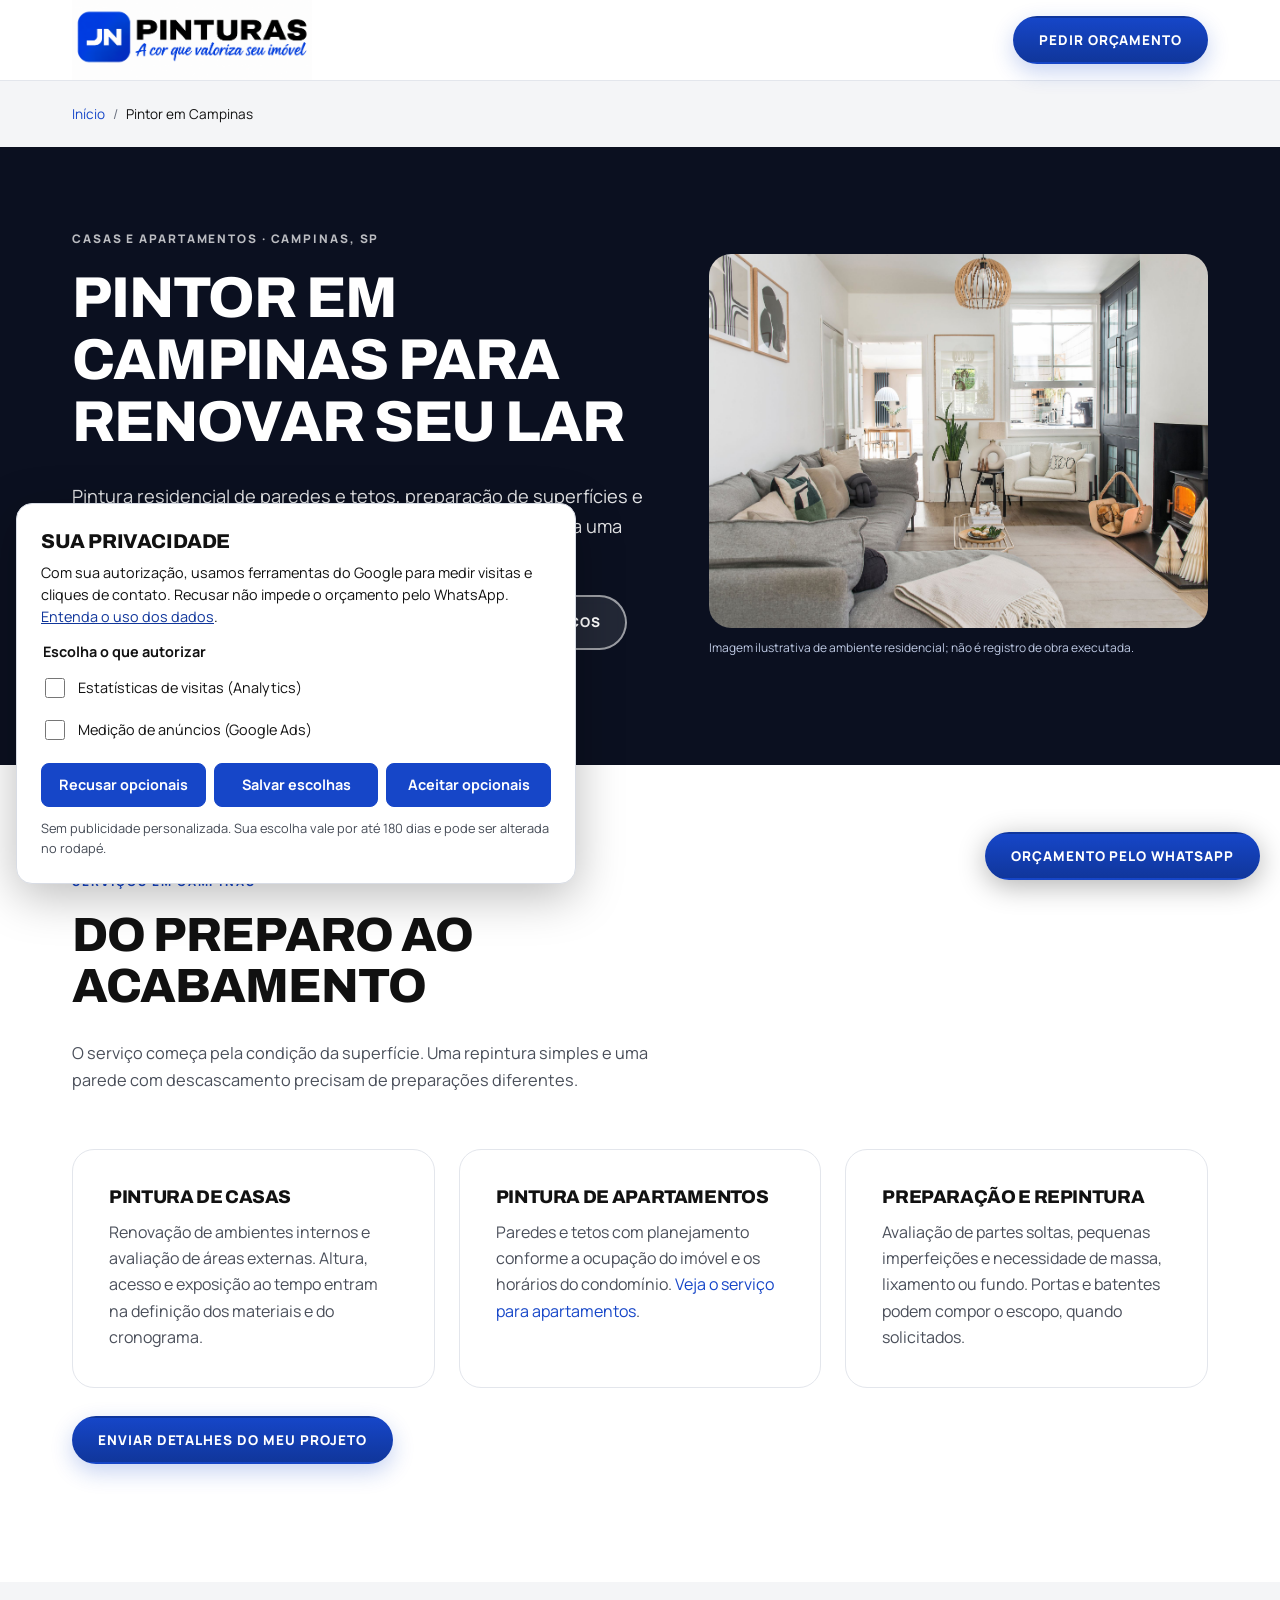
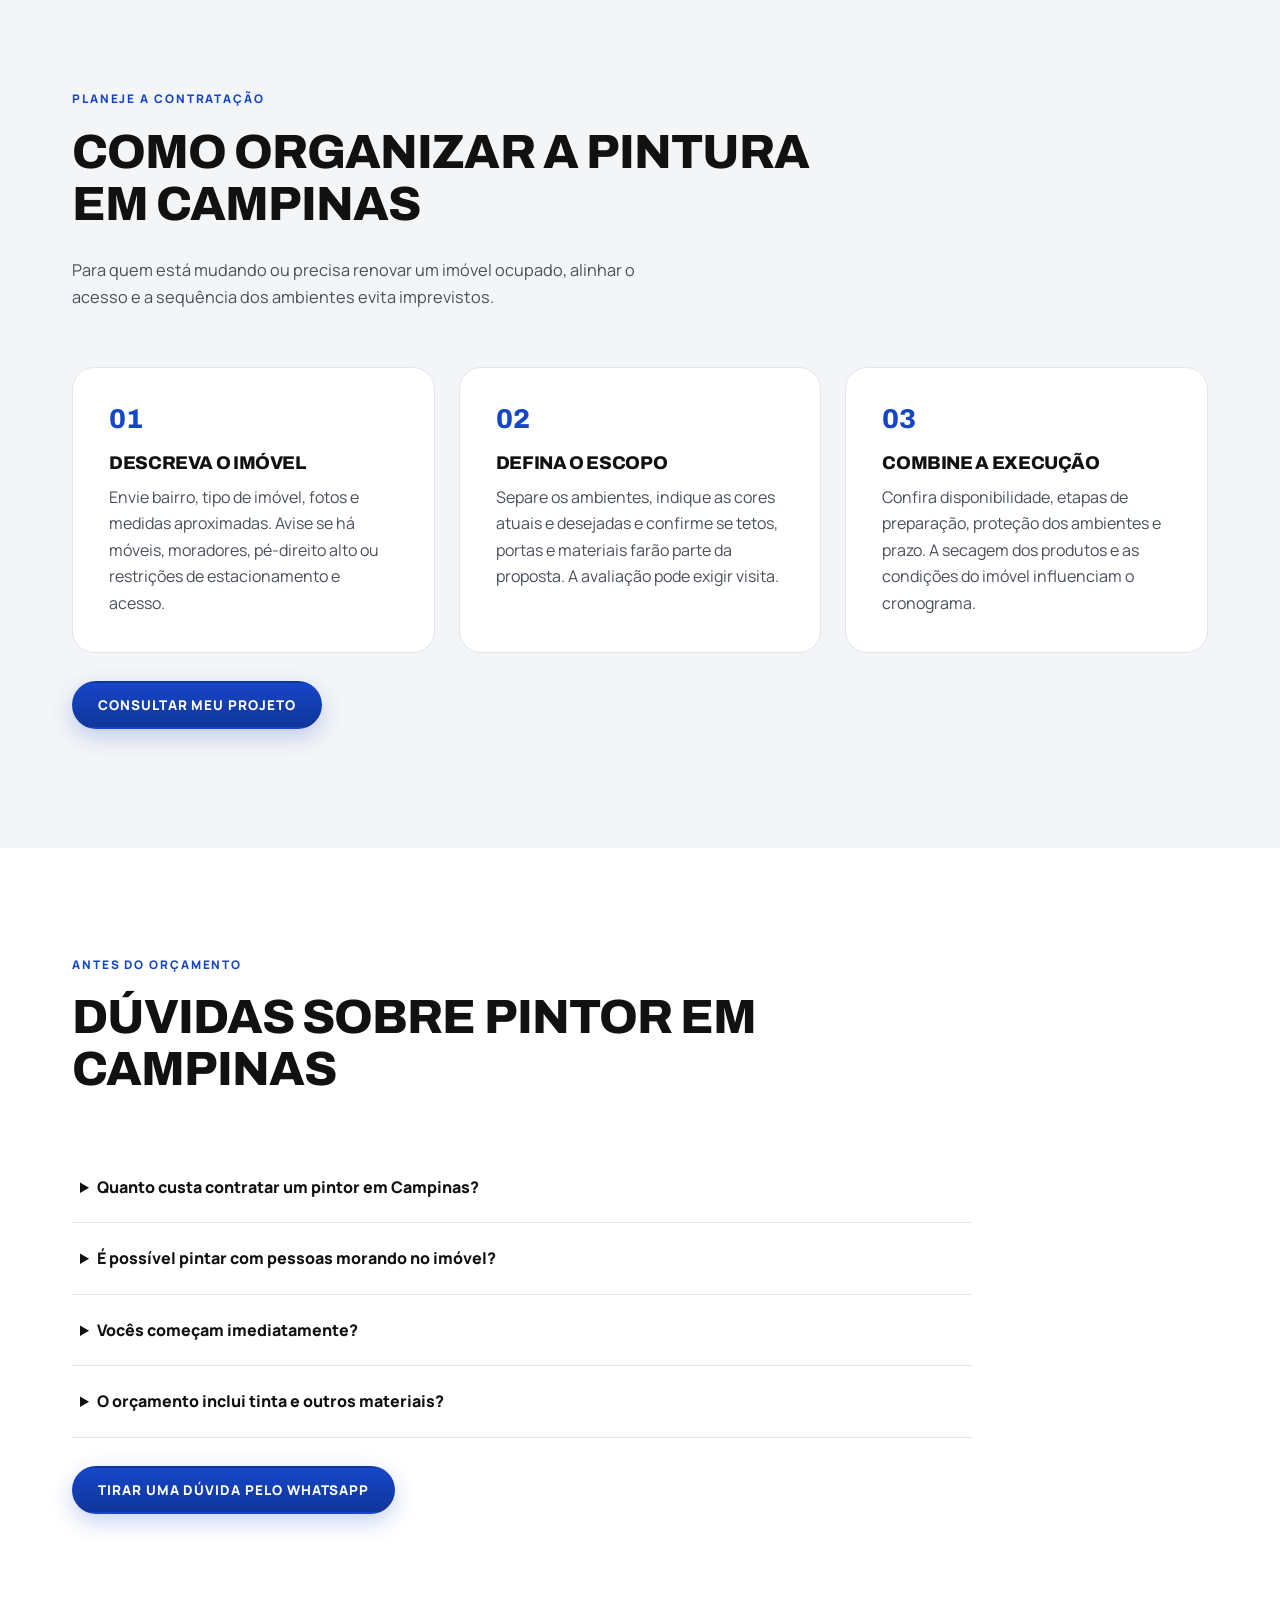
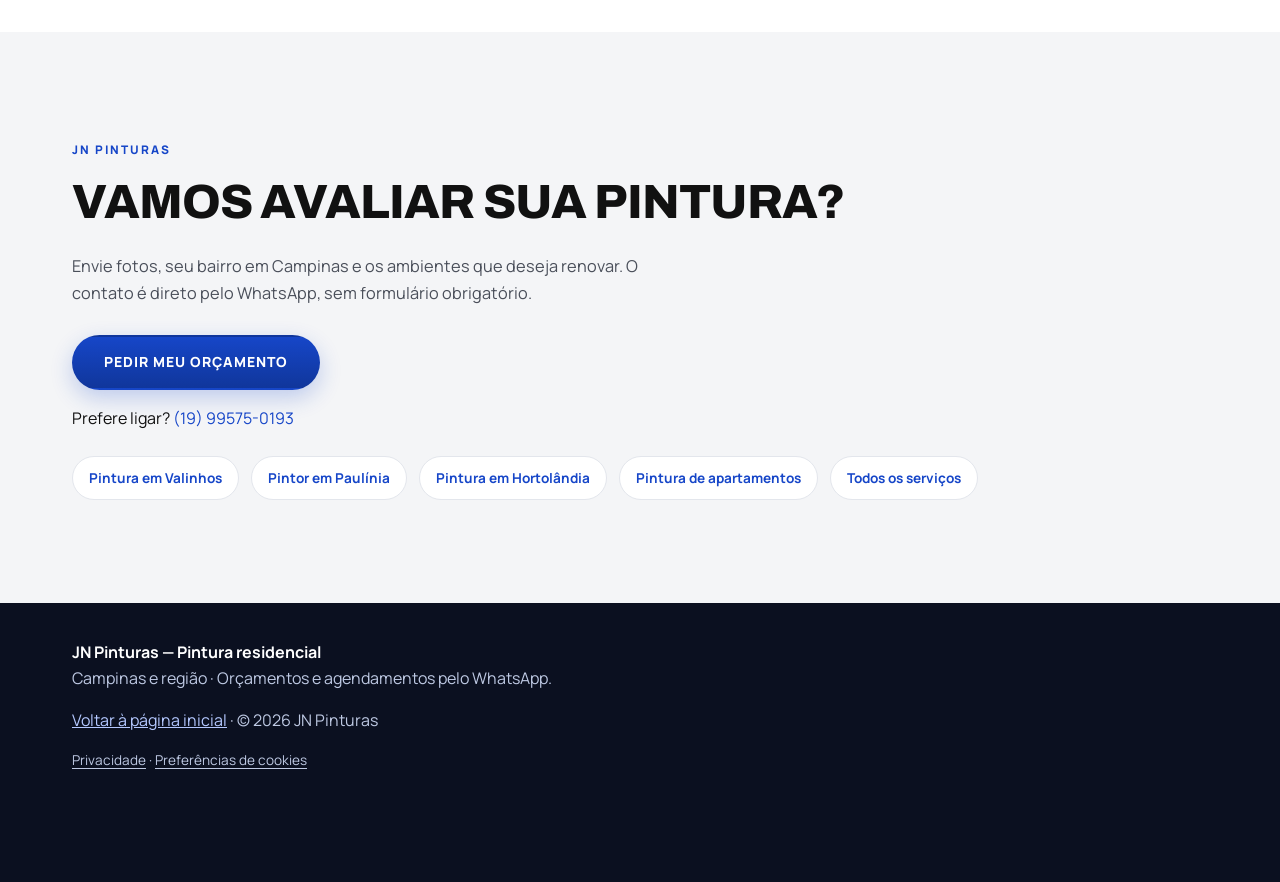
==== commit 7a3fd5c3: "🦎 GeckoAI: Aplica novo logotipo com slogan no cabeçalho das páginas e no rodapé da home Feito com Ge" ====
--- a/pintor-em-campinas/index.html
+++ b/pintor-em-campinas/index.html
@@ -32,7 +32,7 @@
 <body>
 <a class="skip-link" href="#conteudo">Ir para o conteúdo</a>
 <header class="site-header"><div class="container header-inner">
-<a class="logo" href="/" aria-label="JN Pinturas — página inicial"><span class="logo-mark" aria-hidden="true">JN</span><span class="logo-type"><span class="logo-word">PINTURAS</span><span class="logo-sub">Pintura residencial</span></span></a>
+<a class="logo" href="/" aria-label="JN Pinturas — página inicial"><img class="logo-image" src="/images/logo-jn-pinturas.jpg" alt="JN Pinturas — A cor que valoriza seu imóvel" width="1024" height="341" decoding="async"></a>
 <a class="btn btn-primary wa-link" href="https://wa.me/5519995750193?text=Ol%C3%A1!%20Procuro%20pintor%20em%20Campinas." data-text="Olá! Procuro pintor em Campinas. Meu bairro é: ___. Gostaria de um orçamento." target="_blank" rel="noopener noreferrer">Pedir orçamento</a>
 </div></header>
 <main id="conteudo">
--- a/css/style.css
+++ b/css/style.css
@@ -281,61 +281,25 @@
   min-height: var(--header-h);
 }
 
-/* Logotipo tipográfico */
+/* Logotipo oficial com slogan, preservando as proporções da imagem. */
 .logo {
   display: inline-flex;
   align-items: center;
-  gap: 11px;
-  color: var(--ink);
-  flex: 0 0 auto;
-}
-.logo:hover { color: var(--ink); }
-
-.logo-mark {
-  display: inline-flex;
-  align-items: center;
-  justify-content: center;
-  width: 44px;
-  height: 44px;
-  border-radius: 12px;
-  background: linear-gradient(150deg, var(--blue) 0%, var(--blue-dark) 100%);
-  color: #fff;
-  font-family: var(--font-display);
-  font-weight: 900;
-  font-size: 1.02rem;
-  letter-spacing: -.04em;
-  line-height: 1;
-  box-shadow: 0 6px 16px rgba(22, 70, 200, .3);
-}
-
-.logo-type { display: flex; flex-direction: column; line-height: 1; }
-
-.logo-word {
-  font-family: var(--font-display);
-  font-weight: 900;
-  font-size: 1.06rem;
-  letter-spacing: .2em;
-  color: var(--ink);
-  text-transform: uppercase;
-}
-
-.logo-sub {
-  margin-top: 5px;
-  font-family: var(--font-body);
-  font-size: .56rem;
-  font-weight: 700;
-  letter-spacing: .18em;
-  text-transform: uppercase;
-  color: var(--blue);
-}
-
-.logo-light .logo-word { color: #fff; }
-.logo-light .logo-sub { color: rgba(255, 255, 255, .6); }
-.logo-light .logo-mark {
+  flex: 0 1 auto;
+  min-width: 0;
+}
+.logo-image {
+  display: block;
+  width: clamp(160px, 22vw, 240px);
+  max-width: 100%;
+  height: auto;
+}
+.logo-light {
+  padding: 6px 10px;
   background: #fff;
-  color: var(--blue-dark);
-  box-shadow: none;
-}
+  border-radius: 10px;
+}
+.logo-light .logo-image { width: 250px; }
 
 /* Navegação */
 .nav { display: flex; align-items: center; gap: 30px; }
@@ -1317,9 +1281,7 @@
 }
 
 @media (max-width: 400px) {
-  .logo-word { font-size: .95rem; letter-spacing: .14em; }
-  .logo-mark { width: 40px; height: 40px; font-size: .94rem; }
-  .logo-sub { font-size: .5rem; letter-spacing: .13em; }
+  .site-header .logo-image { width: 160px; }
   .hero-title { font-size: 1.8rem; }
 }
 
--- a/css/landing.css
+++ b/css/landing.css
@@ -35,10 +35,7 @@
 @media (max-width: 540px) {
   .header-inner { gap: 10px; }
   .header-inner > .btn { max-width: 128px; padding: 10px 12px; font-size: .68rem; letter-spacing: .02em; }
-  .logo { gap: 8px; }
-  .logo-mark { width: 36px; height: 36px; }
-  .logo-word { font-size: .86rem; }
-  .logo-sub { font-size: .48rem; letter-spacing: .08em; }
+  .site-header .logo-image { width: 160px; }
   .landing-quick-contact { left: 16px; right: 16px; bottom: calc(12px + env(safe-area-inset-bottom, 0px)); }
   .landing-hero .hero-actions .btn { width: 100%; }
 }
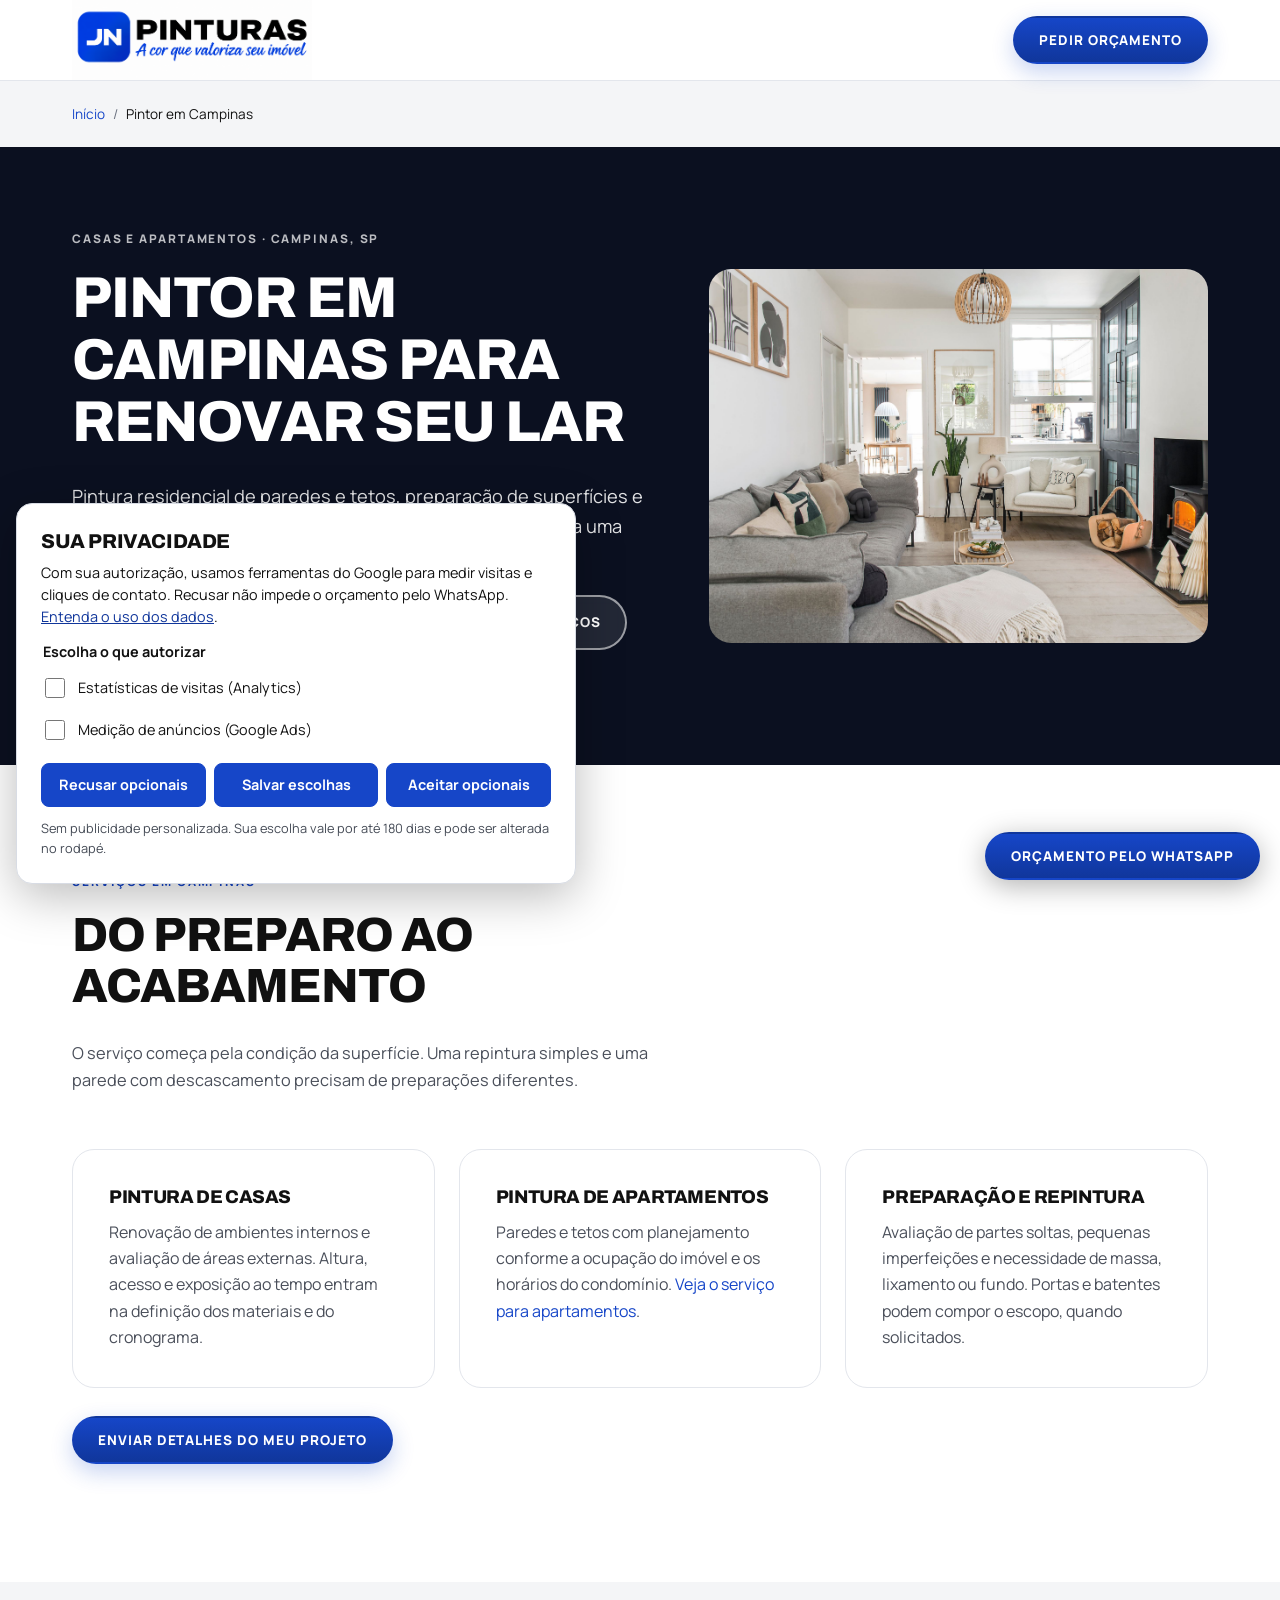
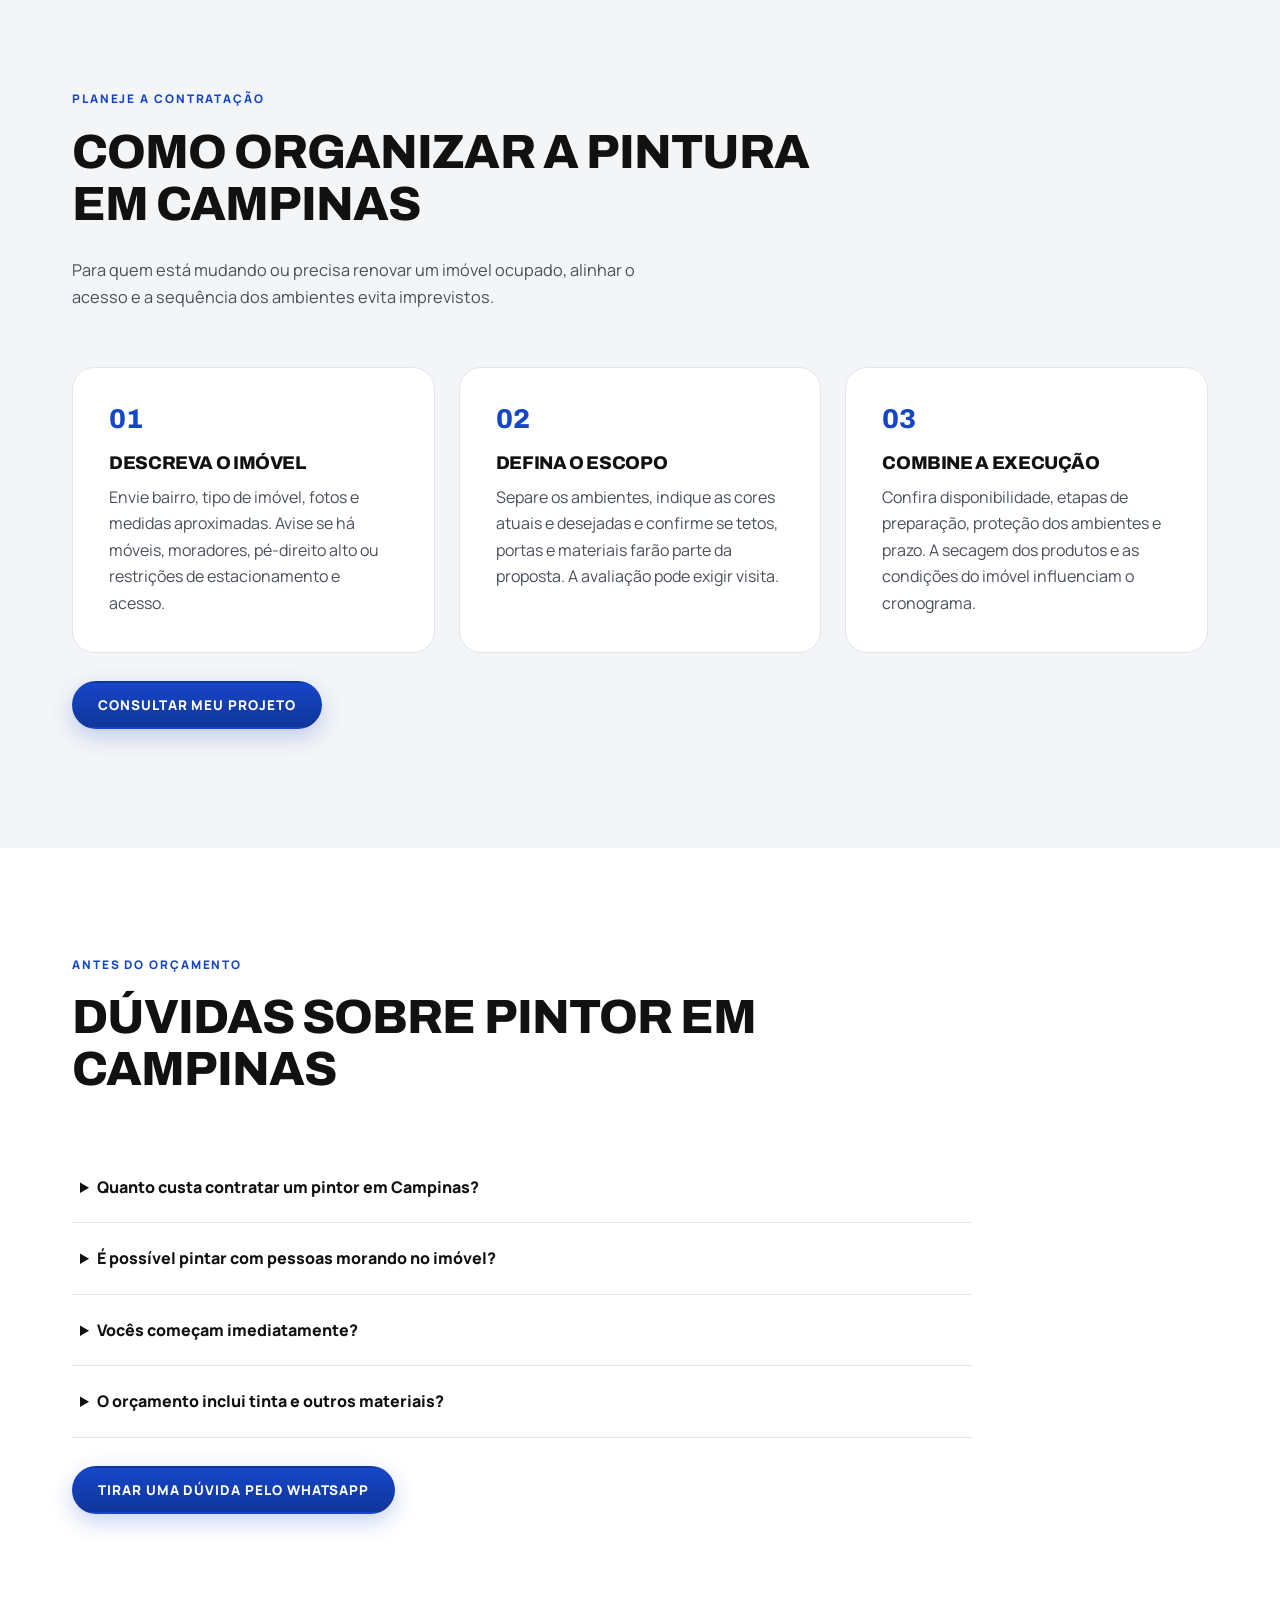
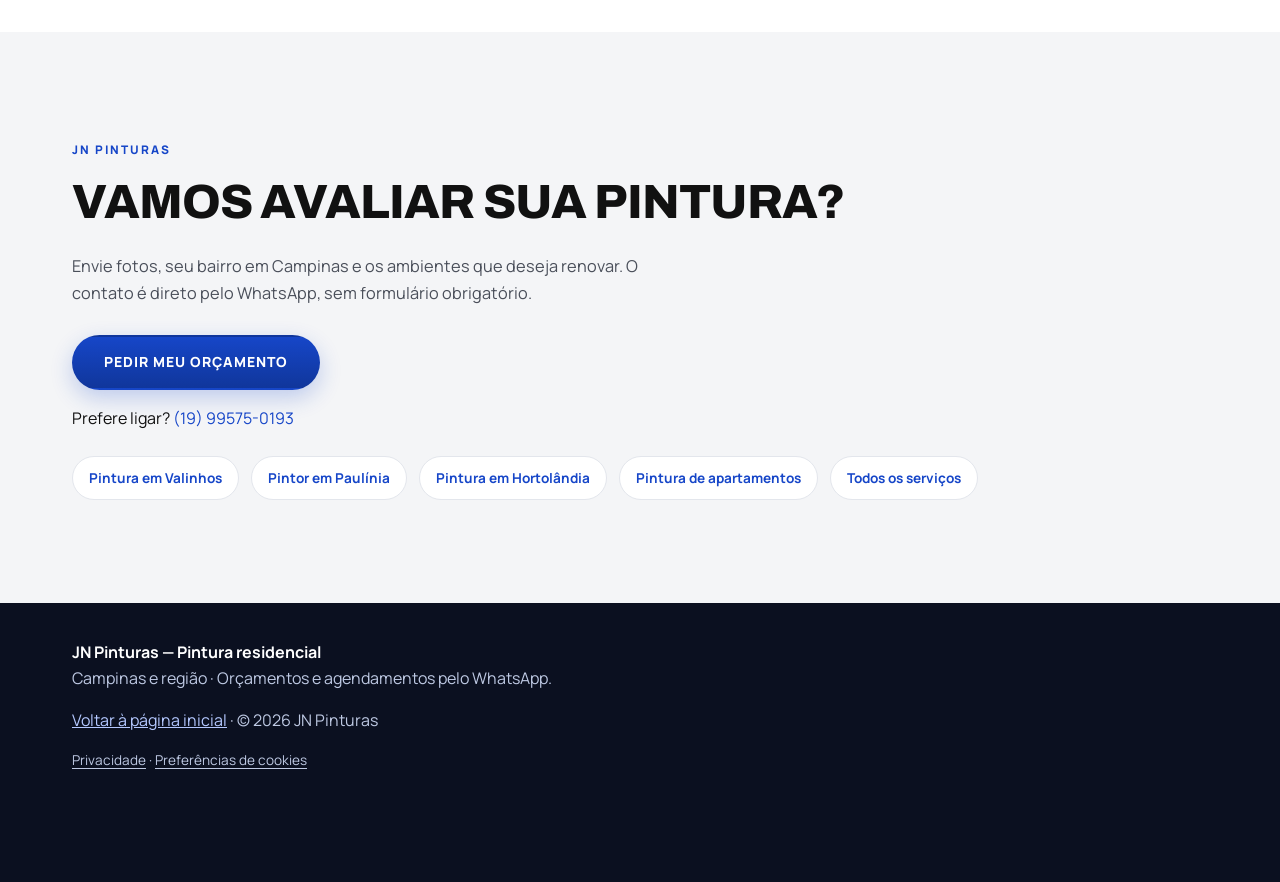
==== commit 2e0d310a: "🦎 GeckoAI: Remove avisos de imagens ilustrativas e botão de mais trabalhos Feito com GeckoAI a pedid" ====
--- a/pintor-em-campinas/index.html
+++ b/pintor-em-campinas/index.html
@@ -43,7 +43,7 @@
 <p class="hero-sub">Pintura residencial de paredes e tetos, preparação de superfícies e repintura. Conte à JN Pinturas o que precisa mudar e receba uma proposta para o seu imóvel.</p>
 <div class="hero-actions"><a class="btn btn-primary btn-lg wa-link" href="https://wa.me/5519995750193?text=Ol%C3%A1!%20Quero%20um%20or%C3%A7amento%20em%20Campinas." data-text="Olá! Quero um orçamento de pintura em Campinas. Bairro: ___. Tipo de imóvel: ___. Ambientes: ___." target="_blank" rel="noopener noreferrer">Solicitar orçamento pelo WhatsApp</a><a class="btn btn-ghost" href="#servicos">Ver serviços</a></div>
 <p class="landing-note">Informe seu bairro e a data desejada. Início sujeito à avaliação e à agenda.</p>
-</div><figure><img src="/images/hero-sala-pintada.jpg" width="1920" height="1280" alt="Imagem ilustrativa de sala com pintura clara e acabamento uniforme" fetchpriority="high" decoding="async"><figcaption>Imagem ilustrativa de ambiente residencial; não é registro de obra executada.</figcaption></figure></div></section>
+</div><figure><img src="/images/hero-sala-pintada.jpg" width="1920" height="1280" alt="Imagem ilustrativa de sala com pintura clara e acabamento uniforme" fetchpriority="high" decoding="async"></figure></div></section>
 <section class="section section-light" id="servicos"><div class="container">
 <header class="section-head"><p class="eyebrow">Serviços em Campinas</p><h2 class="section-title">Do preparo ao acabamento</h2><p class="section-text">O serviço começa pela condição da superfície. Uma repintura simples e uma parede com descascamento precisam de preparações diferentes.</p></header>
 <div class="landing-grid"><article class="local-card"><h3>Pintura de casas</h3><p>Renovação de ambientes internos e avaliação de áreas externas. Altura, acesso e exposição ao tempo entram na definição dos materiais e do cronograma.</p></article><article class="local-card"><h3>Pintura de apartamentos</h3><p>Paredes e tetos com planejamento conforme a ocupação do imóvel e os horários do condomínio. <a href="/pintura-de-apartamentos/">Veja o serviço para apartamentos</a>.</p></article><article class="local-card"><h3>Preparação e repintura</h3><p>Avaliação de partes soltas, pequenas imperfeições e necessidade de massa, lixamento ou fundo. Portas e batentes podem compor o escopo, quando solicitados.</p></article></div>
